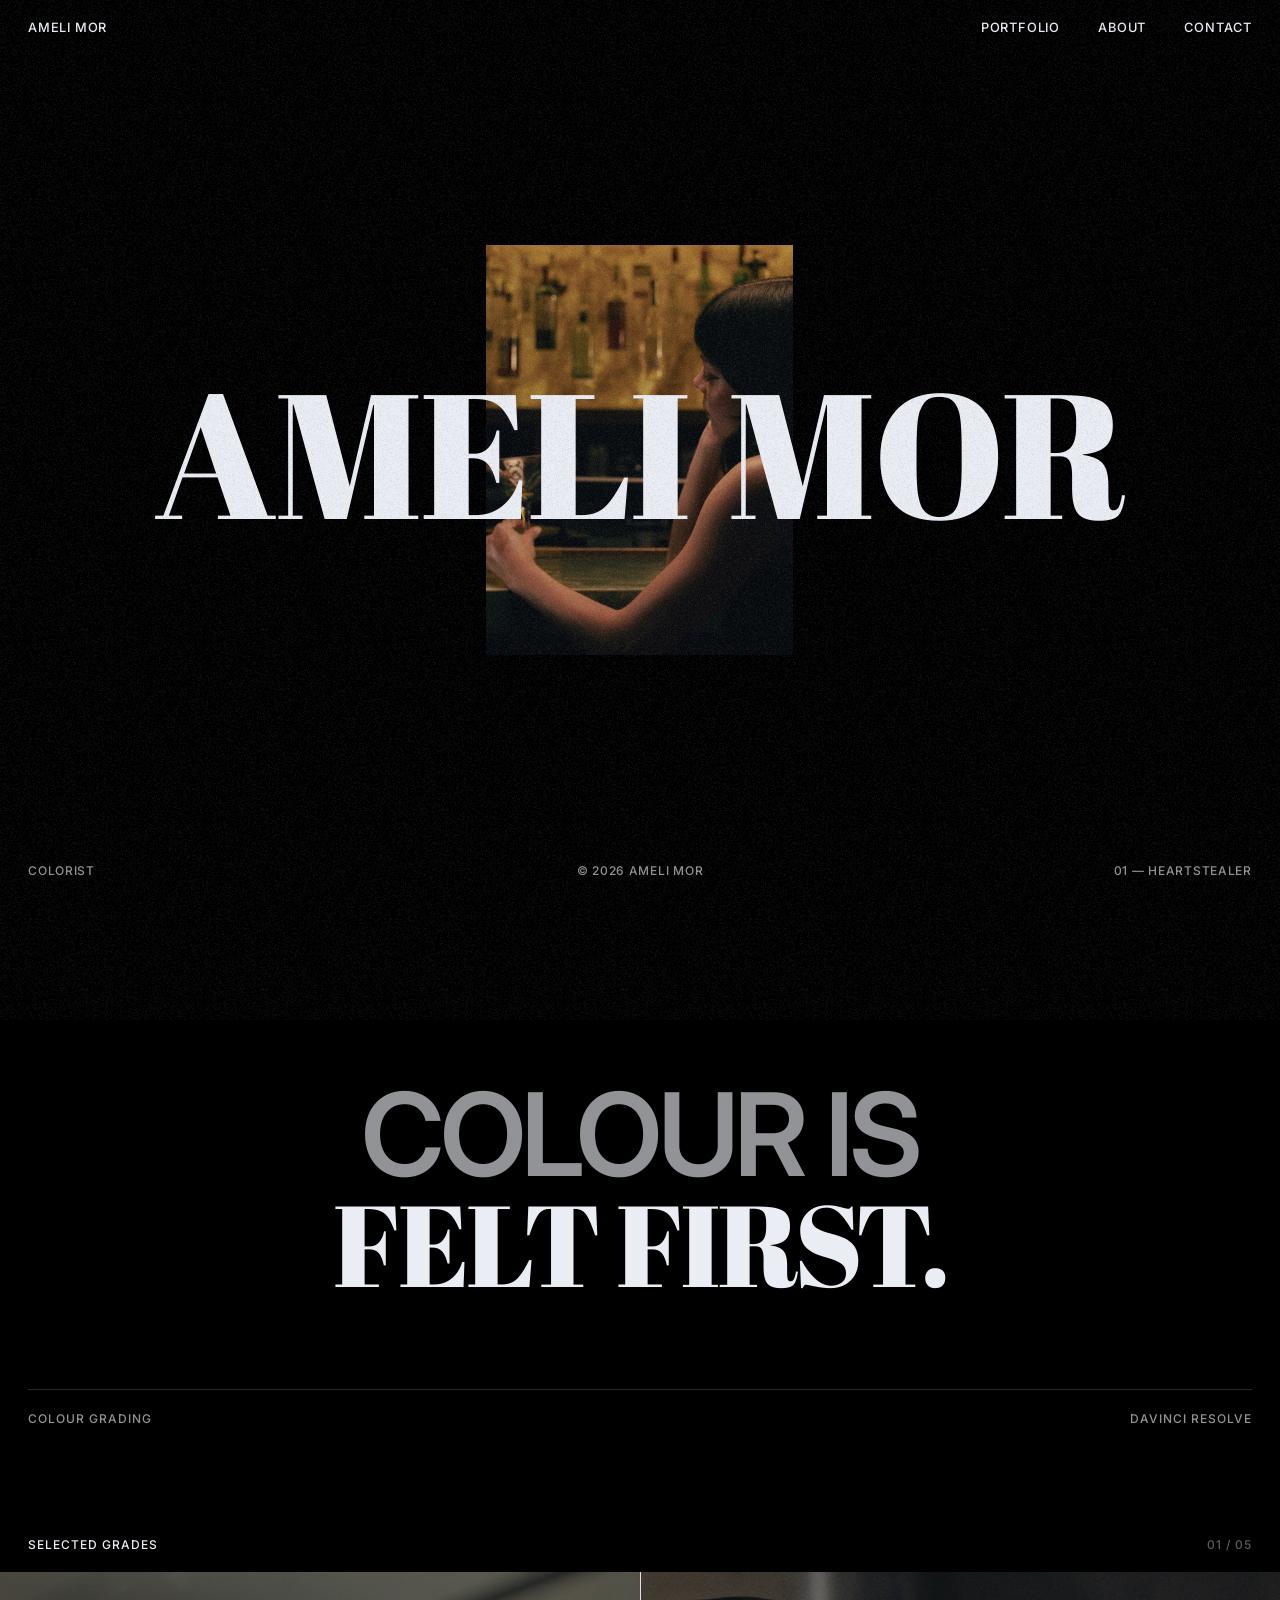
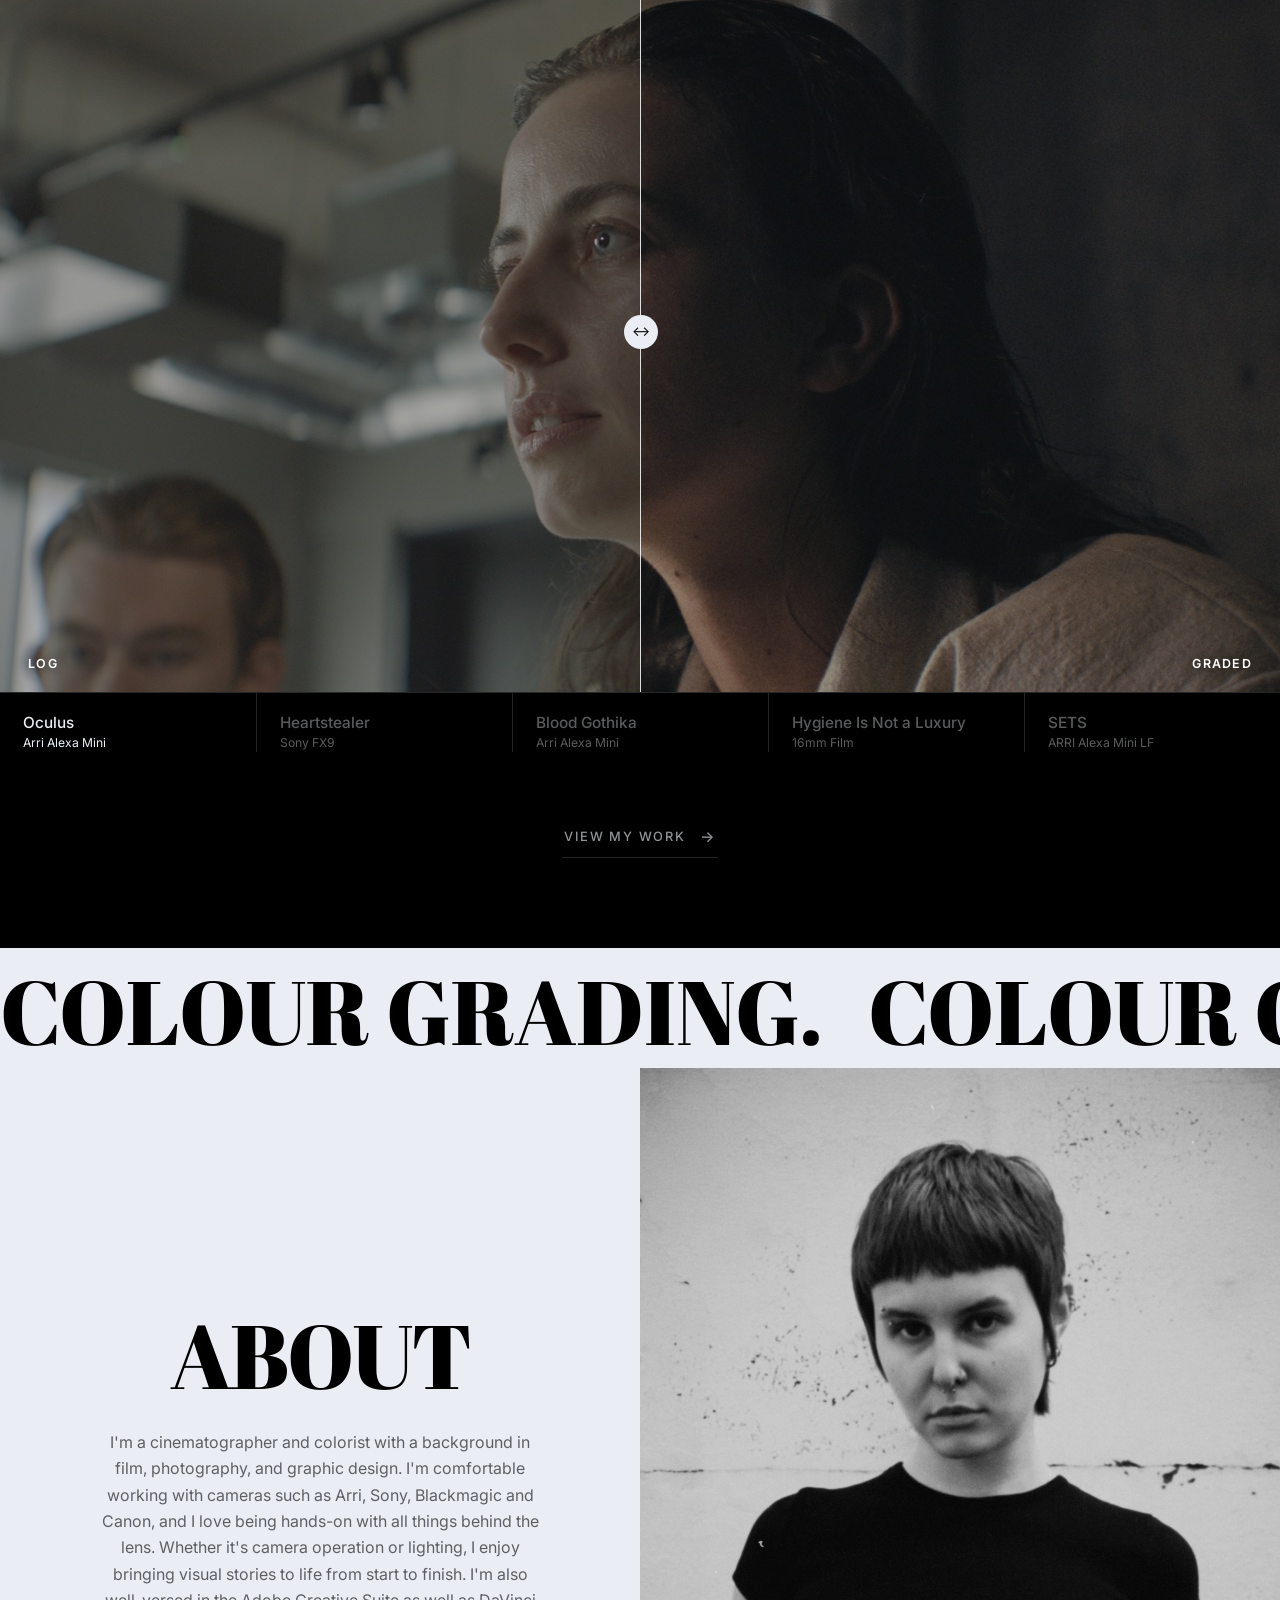
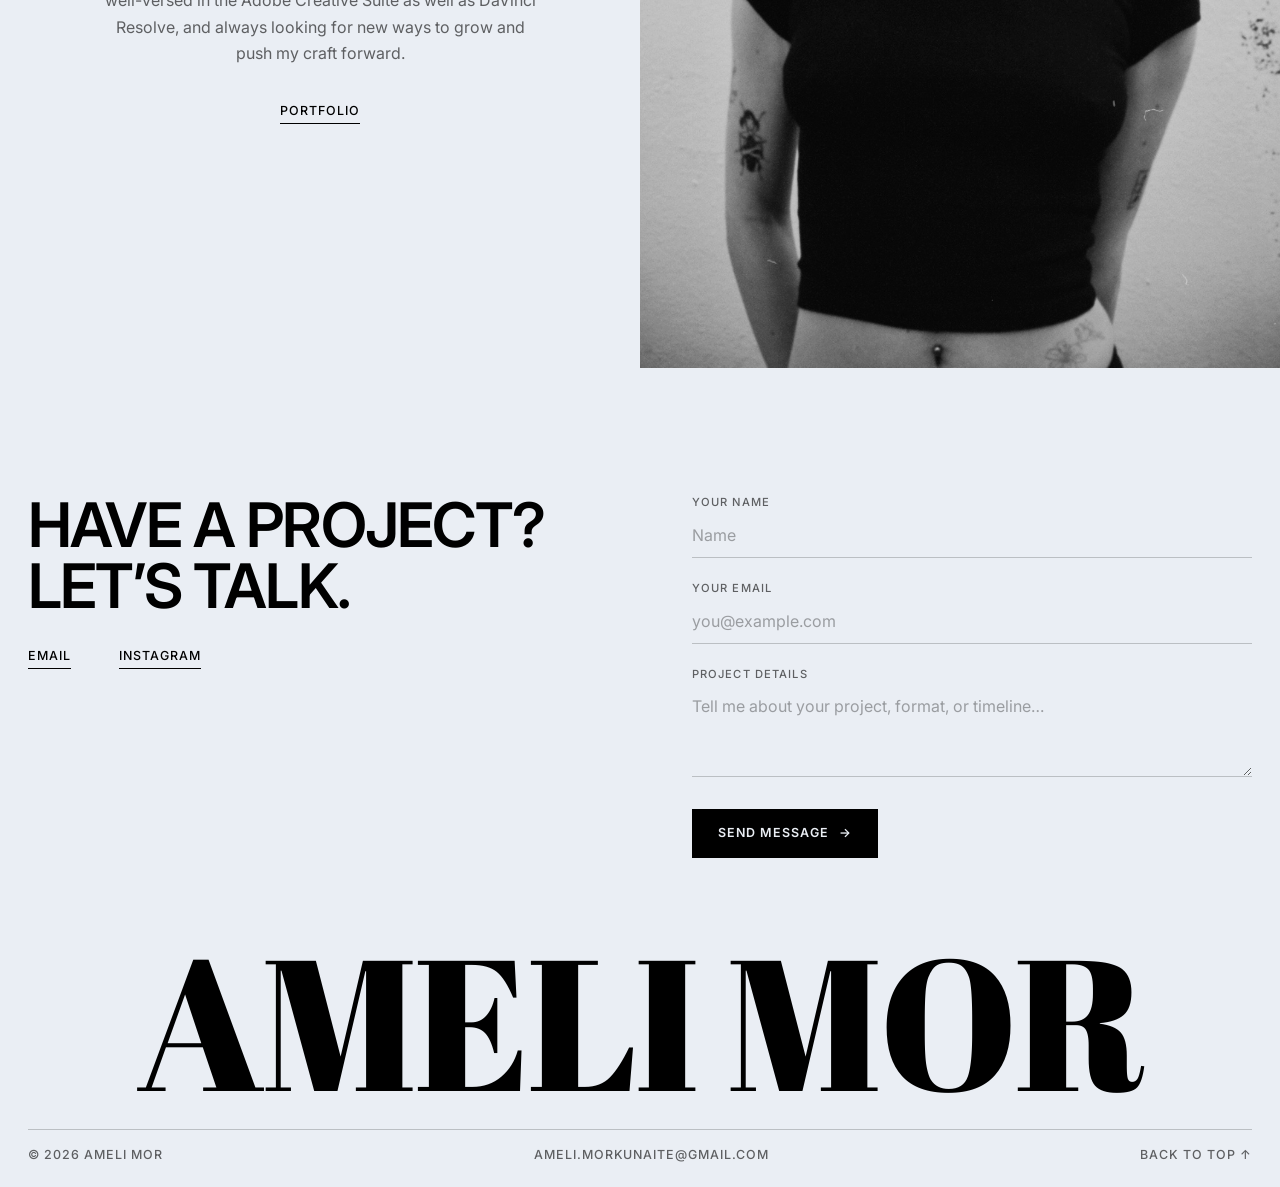
==== site/index.html @ 46140747 "Add understated editorial View my work button below Before & After" ====
<!DOCTYPE html>
<html lang="en">
<head>
  <meta charset="UTF-8" />
  <meta name="viewport" content="width=device-width, initial-scale=1.0" />
  <title>Ameli Mor — Colorist</title>
  <meta name="description" content="Colour grading by Ameli Mor." />
  <link rel="preconnect" href="https://fonts.googleapis.com" />
  <link rel="preconnect" href="https://fonts.gstatic.com" crossorigin />
  <link href="https://fonts.googleapis.com/css2?family=Abril+Fatface&family=Inter:wght@400;500;600&display=swap" rel="stylesheet" />
  <link rel="stylesheet" href="css/style.css?v=6" />
</head>
<body>
  <div id="grain" aria-hidden="true"></div>
  <div id="fade" aria-hidden="true"></div>
  <div id="cursor-main" class="cursor-main" aria-hidden="true"></div>
  <div id="cursor-text" class="cursor-text" aria-hidden="true">
    <span id="cursor-kicker" class="cursor-kicker"></span>
  </div>

  <header class="nav" id="nav">
    <a href="#/" class="nav-brand">Ameli Mor</a>
    <nav class="nav-links" aria-label="Primary">
      <a href="#/portfolio" data-nav="portfolio">Portfolio</a>
      <a href="#/about" data-nav="about">About</a>
      <a href="#contact" id="nav-contact">Contact</a>
    </nav>
  </header>

  <!-- ===================== HOME ===================== -->
  <main id="view-home" class="view">

    <section class="hero" id="top" aria-label="Introduction">
      <div class="hero-frame" id="hero-frame"></div>
      <h1 class="hero-word" aria-label="Ameli Mor">
        <span class="hero-word-mask" aria-hidden="true">
          <span class="ch" style="--i:0">A</span><span class="ch" style="--i:1">M</span><span class="ch" style="--i:2">E</span><span class="ch" style="--i:3">L</span><span class="ch" style="--i:4">I</span><span class="ch-space">&nbsp;</span><span class="ch" style="--i:5">M</span><span class="ch" style="--i:6">O</span><span class="ch" style="--i:7">R</span>
        </span>
      </h1>
      <div class="hero-meta">
        <span>Colorist</span>
        <span>&copy; 2026 Ameli Mor</span>
        <span class="hero-now-wrap"><span id="hero-now">&nbsp;</span></span>
      </div>
    </section>

    <section class="statement" aria-label="Statement">
      <p class="statement-sans reveal">Colour is</p>
      <p class="statement-serif reveal">felt first.</p>
      <div class="statement-row reveal">
        <span>Colour Grading</span>
        <span>DaVinci Resolve</span>
      </div>
    </section>

    <section class="selected" id="selected" aria-label="Before and after">
      <div class="sec-head reveal">
        <span class="eyebrow">Selected grades</span>
        <span class="eyebrow dim" id="cmp-count">01 / 03</span>
      </div>

      <div class="compare reveal-wipe" id="compare" style="--pos: 50%">
        <img class="compare-img" id="cmp-after" alt="" />
        <img class="compare-img compare-before" id="cmp-before" alt="" />
        <span class="compare-label compare-label-l">Log</span>
        <span class="compare-label compare-label-r">Graded</span>
        <div class="compare-line" aria-hidden="true"><span class="compare-knob">&#8596;</span></div>
        <input class="compare-range" id="cmp-range" type="range" min="0" max="100" value="50" aria-label="Compare Log and graded" />
      </div>

      <div class="compare-tabs" id="cmp-tabs"></div>

      <div class="selected-cta reveal">
        <a href="#/portfolio" class="work-cta">
          <span>View my work</span>
          <span class="work-cta-arrow" aria-hidden="true">&rarr;</span>
        </a>
      </div>
    </section>

    <div class="band theme-light" aria-hidden="true">
      <div class="band-track">
        <span>Colour grading.</span><span>Colour grading.</span><span>Colour grading.</span><span>Colour grading.</span>
        <span>Colour grading.</span><span>Colour grading.</span><span>Colour grading.</span><span>Colour grading.</span>
      </div>
    </div>

    <section class="about theme-light" id="about" aria-label="About">
      <div class="about-text">
        <h2 class="about-title reveal">About</h2>
        <p class="about-body reveal" id="about-body"></p>
        <div class="about-links reveal">
          <a href="#/portfolio" class="link">Portfolio</a>
        </div>
      </div>
      <div class="about-image reveal-wipe">
        <img id="about-img" src="assets/images/about-portrait-df6a37cd.jpg" alt="Ameli Mor" decoding="async" />
      </div>
    </section>
  </main>

  <!-- ===================== PORTFOLIO ===================== -->
  <main id="view-portfolio" class="view" hidden>
    <section class="pf-head">
      <h1 class="pf-title">Portfolio</h1>
      <p class="eyebrow dim" id="pf-count">10 films &middot; hover to play</p>
    </section>
    <section class="pf-grid" id="pf-grid" aria-label="Films"></section>
  </main>

  <!-- ===================== PROJECT ===================== -->
  <main id="view-project" class="view" hidden></main>

  <!-- ===================== FOOTER ===================== -->
  <footer class="foot theme-light" id="contact">
    <div class="foot-top">
      <div class="foot-left reveal">
        <p class="foot-line">Have a project?<br />Let&rsquo;s talk.</p>
        <nav class="foot-links" aria-label="Contact">
          <a href="mailto:ameli.morkunaite@gmail.com" data-email="link">Email</a>
          <a href="https://www.instagram.com/amelimor_tiff/" target="_blank" rel="noopener noreferrer" data-instagram>Instagram</a>
        </nav>
      </div>

      <form class="contact-form reveal" id="contact-form" novalidate>
        <label class="field">
          <span>Your Name</span>
          <input type="text" name="name" autocomplete="name" placeholder="Name" required />
        </label>
        <label class="field">
          <span>Your Email</span>
          <input type="email" name="email" autocomplete="email" placeholder="you@example.com" required />
        </label>
        <label class="field">
          <span>Project Details</span>
          <textarea name="message" rows="3" placeholder="Tell me about your project, format, or timeline…" required></textarea>
        </label>
        <input type="text" name="_honey" class="hp" tabindex="-1" autocomplete="off" aria-hidden="true" />
        <div class="form-foot">
          <button type="submit" class="send" id="send-btn"><span>Send message</span> <span aria-hidden="true">&rarr;</span></button>
          <p class="form-status" id="form-status" role="status" aria-live="polite"></p>
        </div>
      </form>
    </div>
    <div class="foot-word" aria-hidden="true">Ameli Mor</div>
    <div class="foot-bar">
      <span>&copy; 2026 Ameli Mor</span>
      <a href="mailto:ameli.morkunaite@gmail.com" data-email="text">ameli.morkunaite@gmail.com</a>
      <a href="#top" id="to-top">Back to top &uarr;</a>
    </div>
  </footer>

  <script type="module" src="js/main.js?v=6"></script>
</body>
</html>
---- site/css/style.css ----
/* ==========================================================================
   Amelija Morkunaite — black & white, restrained.
   One serif (Abril Fatface) for display, one sans (Inter) for everything else.
   ========================================================================== */

:root {
  --black: #000;
  --paper: #eaeef4;
  --ink: #eaeef4;
  --ink-2: rgba(234, 238, 244, 0.62);
  --ink-3: rgba(234, 238, 244, 0.38);
  --line: rgba(234, 238, 244, 0.16);
  --dark: #000;
  --dark-2: rgba(0, 0, 0, 0.6);
  --line-dark: rgba(0, 0, 0, 0.2);

  --serif: "Abril Fatface", Georgia, serif;
  --sans: "Inter", system-ui, -apple-system, "Helvetica Neue", Arial, sans-serif;

  --ease: cubic-bezier(0.22, 1, 0.36, 1);
  --pad: clamp(16px, 2.2vw, 32px);
}

*,
*::before,
*::after { box-sizing: border-box; }

html {
  background: var(--black);
  color: var(--ink);
  -webkit-font-smoothing: antialiased;
  -moz-osx-font-smoothing: grayscale;
  scroll-behavior: smooth;
}

body {
  margin: 0;
  font-family: var(--sans);
  font-size: 16px;
  line-height: 1.5;
  background: var(--black);
  color: var(--ink);
  overflow-x: hidden;
}

img, video { display: block; max-width: 100%; }
a { color: inherit; text-decoration: none; }
button { font: inherit; color: inherit; background: none; border: 0; padding: 0; cursor: pointer; }
h1, h2, h3, p { margin: 0; }

.view[hidden] { display: none; }

.eyebrow {
  font-size: 0.75rem;
  font-weight: 500;
  letter-spacing: 0.08em;
  text-transform: uppercase;
}
.dim { color: var(--ink-3); }

/* ---------- film grain (GPU-only tiled shift — zero JS CPU overhead) ---------- */
#grain {
  position: fixed;
  inset: -120px;
  pointer-events: none;
  z-index: 900;
  opacity: 0.075;
  background-repeat: repeat;
  will-change: transform;
  animation: grainShift 0.7s steps(1) infinite;
}
@keyframes grainShift {
  0%   { transform: translate3d(0, 0, 0); }
  20%  { transform: translate3d(-48px, 32px, 0); }
  40%  { transform: translate3d(36px, -44px, 0); }
  60%  { transform: translate3d(-28px, -36px, 0); }
  80%  { transform: translate3d(44px, 24px, 0); }
}

/* ---------- single-body liquid velocity-reactive cursor (desktop fine pointer) ---------- */
.cursor-main {
  position: fixed;
  top: 0; left: 0;
  width: 12px;
  height: 12px;
  border-radius: 50%;
  background: #fff;
  mix-blend-mode: difference;
  pointer-events: none;
  z-index: 9998;
  opacity: 0;
  will-change: transform, width, height, border-radius;
  transition:
    width 0.5s cubic-bezier(0.22, 1, 0.36, 1),
    height 0.5s cubic-bezier(0.22, 1, 0.36, 1),
    opacity 0.3s ease;
}
.cursor-main.is-visible { opacity: 1; }
.cursor-main.is-hidden { opacity: 0; }
.cursor-main.is-link { width: 22px; height: 22px; }
.cursor-main.is-view { width: 58px; height: 58px; }

.cursor-text {
  position: fixed;
  top: 0; left: 0;
  pointer-events: none;
  z-index: 9999;
  mix-blend-mode: difference;
  display: grid;
  place-items: center;
  color: #fff;
  opacity: 0;
  transition: opacity 0.28s ease;
  user-select: none;
  will-change: transform;
}
.cursor-text.is-visible { opacity: 1; }
.cursor-text.is-hidden { opacity: 0; }
.cursor-kicker {
  font-family: var(--sans);
  font-size: 0.56rem;
  font-weight: 600;
  letter-spacing: 0.14em;
  text-transform: uppercase;
  line-height: 1;
}

@media (hover: hover) and (pointer: fine) {
  body.has-cursor,
  body.has-cursor a,
  body.has-cursor button,
  body.has-cursor .compare-range {
    cursor: none !important;
  }
  body.has-cursor input[type="text"],
  body.has-cursor input[type="email"],
  body.has-cursor textarea {
    cursor: text !important;
  }
}

@media (hover: none), (pointer: coarse) {
  .cursor-main,
  .cursor-text { display: none !important; }
}

/* ---------- page fade (the only page transition) ---------- */
#fade {
  position: fixed;
  inset: 0;
  background: var(--black);
  opacity: 0;
  pointer-events: none;
  z-index: 800;
  transition: opacity 0.45s ease;
}
#fade.on { opacity: 1; pointer-events: auto; }

/* ---------- scroll reveal ---------- */
.reveal {
  opacity: 0;
  transform: translateY(22px);
  transition: opacity 1s var(--ease), transform 1s var(--ease);
}
.reveal.is-in { opacity: 1; transform: none; }

/* ---------- nav ---------- */
.nav {
  position: absolute;
  top: 0; left: 0; right: 0;
  z-index: 700;
  display: flex;
  justify-content: space-between;
  align-items: center;
  padding: 16px var(--pad);
  color: var(--ink);
  font-size: 0.8rem;
  font-weight: 500;
  letter-spacing: 0.06em;
  text-transform: uppercase;
}
.nav::before {
  content: "";
  position: absolute; inset: 0 0 -28px 0;
  background: linear-gradient(to bottom, rgba(0,0,0,0.55), rgba(0,0,0,0));
  pointer-events: none;
  z-index: -1;
  transition: opacity 0.3s ease;
}
.nav.on-light { color: var(--dark); }
.nav.on-light::before { opacity: 0; }
.nav-links { display: flex; gap: clamp(18px, 3vw, 40px); }
.nav a { position: relative; padding: 2px 0; }
.nav-links a::after {
  content: "";
  position: absolute; left: 0; right: 0; bottom: -2px;
  height: 1px; background: currentColor;
  transform: scaleX(0); transform-origin: left;
  transition: transform 0.4s var(--ease);
}
.nav-links a:hover::after,
.nav-links a.is-current::after { transform: scaleX(1); }

/* ---------- HERO ---------- */
.hero {
  position: relative;
  height: 100svh;
  min-height: 600px;
  display: grid;
  place-items: center;
  overflow: hidden;
}

.hero-frame {
  position: relative;
  width: clamp(210px, 24vw, 346px);
  aspect-ratio: 3 / 4;
  overflow: hidden;
  clip-path: inset(100% 0 0 0);
  animation: wipeUp 1.35s 0.1s cubic-bezier(0.76, 0, 0.24, 1) forwards;
  transform: translate3d(calc(var(--mx, 0) * -14px), calc(var(--my, 0) * -10px + var(--sy, 0) * 0.08px), 0);
  will-change: transform;
}
.hero-frame img {
  position: absolute; inset: 0;
  width: 100%; height: 100%;
  object-fit: cover;
  opacity: 0;
  transform: scale(1.09);
  transition: opacity 1.15s ease, transform 4.2s var(--ease);
}
.hero-frame img.is-on { opacity: 1; transform: scale(1); }

.hero-word {
  position: absolute;
  left: 50%; top: 50%;
  transform: translate3d(calc(-50% + var(--mx, 0) * 18px), calc(-48% + var(--my, 0) * 10px - var(--sy, 0) * 0.14px), 0);
  will-change: transform;
  font-family: var(--serif);
  font-weight: 400;
  font-size: clamp(2.5rem, 13.8vw, 14.5rem);
  line-height: 0.85;
  letter-spacing: -0.018em;
  text-transform: uppercase;
  color: var(--ink);
  white-space: nowrap;
  pointer-events: none;
}
.ch-space {
  display: inline-block;
  width: 0.22em;
}
.hero-word-mask {
  display: block;
  overflow: hidden;
  padding: 0.04em 0.02em 0.06em;
}
.hero-word .ch {
  display: inline-block;
  transform: translateY(112%);
  animation: chUp 1.2s var(--ease) forwards;
  animation-delay: calc(0.28s + var(--i) * 0.065s);
}

.hero-meta {
  position: absolute;
  left: var(--pad); right: var(--pad); bottom: 20px;
  display: grid;
  grid-template-columns: 1fr auto 1fr;
  font-size: 0.75rem;
  font-weight: 500;
  letter-spacing: 0.06em;
  text-transform: uppercase;
  color: var(--ink-2);
}
.hero-meta > span {
  opacity: 0;
  animation: metaUp 0.95s var(--ease) forwards;
}
.hero-meta > span:nth-child(1) { animation-delay: 0.95s; }
.hero-meta > span:nth-child(2) { animation-delay: 1.08s; }
.hero-meta > span:nth-child(3) { animation-delay: 1.2s; text-align: right; }

.hero-now-wrap {
  overflow: hidden;
  display: inline-block;
}
#hero-now {
  display: inline-block;
  transition: transform 0.45s var(--ease), opacity 0.45s ease;
}
#hero-now.is-swapping {
  transform: translateY(100%);
  opacity: 0;
}

.nav {
  opacity: 0;
  animation: metaUp 1s 0.75s var(--ease) forwards;
}

@keyframes fadeIn { to { opacity: 1; } }
@keyframes wipeUp { to { clip-path: inset(0 0 0 0); } }
@keyframes chUp { to { transform: translateY(0); } }
@keyframes metaUp {
  from { opacity: 0; transform: translateY(12px); }
  to   { opacity: 1; transform: translateY(0); }
}

/* ---------- STATEMENT ---------- */
.statement {
  padding: clamp(110px, 20vh, 220px) var(--pad) clamp(70px, 12vh, 130px);
  text-align: center;
}
.statement-sans,
.statement-serif {
  text-transform: uppercase;
  line-height: 0.95;
  font-size: clamp(2.8rem, 9vw, 8.5rem);
}
.statement-sans { font-weight: 600; letter-spacing: -0.04em; color: var(--ink-2); }
.statement-serif { font-family: var(--serif); letter-spacing: -0.03em; color: var(--ink); }
.statement-row {
  margin-top: clamp(60px, 10vh, 110px);
  padding-top: 20px;
  border-top: 1px solid var(--line);
  display: flex;
  justify-content: space-between;
  gap: 16px;
  font-size: 0.75rem;
  font-weight: 500;
  letter-spacing: 0.08em;
  text-transform: uppercase;
  color: var(--ink-2);
}

/* ---------- BEFORE / AFTER ---------- */
.selected { padding-bottom: clamp(60px, 10vh, 120px); }
.sec-head {
  display: flex;
  justify-content: space-between;
  padding: 0 var(--pad) 18px;
}

.compare {
  position: relative;
  width: 100%;
  aspect-ratio: 16 / 9;
  max-height: min(80vh, 880px);
  overflow: hidden;
  background: #000;
  user-select: none;
  touch-action: pan-y;
}
.compare-img {
  position: absolute; inset: 0;
  width: 100%; height: 100%;
  object-fit: cover;
  pointer-events: none;
}
.compare-before { clip-path: inset(0 calc(100% - var(--pos)) 0 0); }

.compare-label {
  position: absolute;
  bottom: 18px;
  font-size: 0.78rem;
  font-weight: 600;
  letter-spacing: 0.1em;
  text-transform: uppercase;
  color: #fff;
  text-shadow: 0 1px 12px rgba(0,0,0,0.7);
  pointer-events: none;
}
.compare-label-l { left: var(--pad); }
.compare-label-r { right: var(--pad); }

.compare-line {
  position: absolute;
  top: 0; bottom: 0;
  left: var(--pos);
  width: 1px;
  background: rgba(255, 255, 255, 0.85);
  pointer-events: none;
}
.compare-knob {
  position: absolute;
  top: 50%; left: 50%;
  transform: translate(-50%, -50%);
  width: 34px; height: 34px;
  border-radius: 50%;
  background: var(--paper);
  color: #000;
  display: grid; place-items: center;
  font-size: 0.85rem;
  line-height: 1;
}
.compare-range {
  position: absolute; inset: 0;
  width: 100%; height: 100%;
  margin: 0; opacity: 0;
  cursor: ew-resize;
}

.compare-tabs {
  display: grid;
  grid-template-columns: repeat(var(--cols, 3), minmax(0, 1fr));
  border-top: 1px solid var(--line);
}
.compare-tab {
  min-width: 0;
  text-align: left;
  padding: clamp(12px, 1.5vw, 18px) clamp(12px, 1.8vw, 32px) 0;
  color: var(--ink-3);
  transition: color 0.3s ease;
}
.compare-tab + .compare-tab { border-left: 1px solid var(--line); }
.compare-tab strong {
  display: block;
  font-weight: 500;
  font-size: clamp(0.82rem, 1.2vw, 1.05rem);
  white-space: nowrap;
  overflow: hidden;
  text-overflow: ellipsis;
}
.compare-tab span {
  display: block;
  font-size: clamp(0.72rem, 0.95vw, 0.85rem);
  white-space: nowrap;
  overflow: hidden;
  text-overflow: ellipsis;
}
.compare-tab:hover, .compare-tab.is-active { color: var(--ink); }

.selected-cta {
  display: flex;
  justify-content: center;
  padding: clamp(44px, 7vh, 76px) var(--pad) 0;
}
.work-cta {
  position: relative;
  display: inline-flex;
  align-items: center;
  gap: 14px;
  padding: 12px 2px;
  font-size: 0.8rem;
  font-weight: 500;
  letter-spacing: 0.14em;
  text-transform: uppercase;
  color: var(--ink-2);
  transition: color 0.45s var(--ease);
}
.work-cta::before,
.work-cta::after {
  content: "";
  position: absolute;
  left: 0; right: 0; bottom: 0;
  height: 1px;
}
.work-cta::before {
  background: var(--line);
}
.work-cta::after {
  background: var(--ink);
  transform: scaleX(0);
  transform-origin: left;
  transition: transform 0.55s var(--ease);
}
.work-cta-arrow {
  display: inline-block;
  font-size: 0.95rem;
  line-height: 1;
  transition: transform 0.5s var(--ease);
}
.work-cta:hover,
.work-cta:focus-visible {
  color: var(--ink);
}
.work-cta:hover::after,
.work-cta:focus-visible::after {
  transform: scaleX(1);
}
.work-cta:hover .work-cta-arrow,
.work-cta:focus-visible .work-cta-arrow {
  transform: translateX(6px);
}

/* ---------- BAND ---------- */
.band {
  background: var(--paper);
  color: #000;
  overflow: hidden;
  white-space: nowrap;
  padding: 18px 0 12px;
}
.band-track {
  display: inline-flex;
  animation: marquee 38s linear infinite;
}
.band-track span {
  font-family: var(--serif);
  font-size: clamp(2.6rem, 7vw, 6.6rem);
  line-height: 1;
  text-transform: uppercase;
  padding-right: 0.5em;
}
@keyframes marquee { to { transform: translateX(-50%); } }

/* ---------- ABOUT ---------- */
.about {
  display: grid;
  grid-template-columns: 1fr 1fr;
  min-height: 100vh;
  background: var(--paper);
  color: var(--dark);
}
.about-text {
  display: flex;
  flex-direction: column;
  align-items: center;
  justify-content: center;
  text-align: center;
  padding: 120px clamp(24px, 6vw, 110px);
}
.about-title {
  font-family: var(--serif);
  font-weight: 400;
  text-transform: uppercase;
  font-size: clamp(3.2rem, 7vw, 6.2rem);
  line-height: 0.95;
  letter-spacing: -0.02em;
  margin-bottom: 32px;
}
.about-body { max-width: 440px; font-size: 1rem; line-height: 1.65; color: var(--dark-2); }
.about-links { margin-top: 36px; display: flex; gap: 32px; }
.about-image { position: relative; overflow: hidden; min-height: 70vh; }
.about-image img {
  position: absolute; inset: 0;
  width: 100%; height: 100%;
  object-fit: cover;
  filter: grayscale(1) contrast(1.05);
}

.link {
  font-size: 0.78rem;
  font-weight: 500;
  letter-spacing: 0.08em;
  text-transform: uppercase;
  padding-bottom: 3px;
  background: linear-gradient(currentColor, currentColor) left bottom / 100% 1px no-repeat;
  transition: background-size 0.5s var(--ease), opacity 0.3s ease;
}
.link:hover { background-size: 0 1px; background-position: right bottom; }

/* ---------- PORTFOLIO ---------- */
.pf-head {
  text-align: center;
  padding: clamp(130px, 24vh, 240px) var(--pad) clamp(50px, 9vh, 100px);
}
.pf-title {
  font-family: var(--serif);
  font-weight: 400;
  text-transform: uppercase;
  font-size: clamp(2.6rem, 11vw, 10rem);
  line-height: 0.9;
  letter-spacing: -0.03em;
  margin-bottom: 20px;
}

.pf-grid {
  display: grid;
  grid-template-columns: 1fr 1fr;
  border-top: 1px solid var(--line);
}
.pf-card {
  display: flex;
  flex-direction: column;
  border-bottom: 1px solid var(--line);
  cursor: pointer;
  background: var(--black);
  transition: background-color 0.45s var(--ease);
}
.pf-card:nth-child(even) { border-left: 1px solid var(--line); }
.pf-card:hover,
.pf-card:focus-visible { background: rgba(234, 238, 244, 0.07); }

.pf-media {
  position: relative;
  aspect-ratio: 16 / 9;
  overflow: hidden;
  background: #000;
  flex: none;
}

.pf-meta {
  flex: 1;
  padding: 18px var(--pad) 34px;
}
.pf-row { display: flex; justify-content: space-between; gap: 16px; align-items: baseline; }
.pf-name {
  font-size: 1.1rem;
  font-weight: 500;
  display: inline-flex;
  align-items: center;
  gap: 8px;
}
.pf-name::after {
  content: "→";
  font-size: 0.9rem;
  opacity: 0;
  transform: translateX(-6px);
  transition: opacity 0.4s var(--ease), transform 0.45s var(--ease);
}
.pf-card:hover .pf-name::after,
.pf-card:focus-visible .pf-name::after { opacity: 1; transform: translateX(0); }
.pf-format { font-size: 1.1rem; font-weight: 500; text-align: right; }
.pf-camera { margin-top: 2px; font-size: 0.95rem; color: var(--ink-3); }
.pf-fest-count { margin-top: 12px; font-size: 0.72rem; font-weight: 500; letter-spacing: 0.08em; text-transform: uppercase; color: var(--ink-2); }
.pf-laurels { margin-top: 8px; display: flex; flex-direction: column; gap: 6px; }

.laurel {
  display: flex;
  align-items: center;
  gap: 8px;
  font-size: 0.78rem;
  color: var(--ink-2);
}
.laurel svg { width: 18px; height: 18px; flex: 0 0 auto; }

/* ---------- LOOP MEDIA (real video if the file exists, else a slow moving still) ---------- */
.loop-media { position: absolute; inset: 0; overflow: hidden; background: #000; }
.loop-media-still,
.loop-media-video {
  position: absolute; inset: 0;
  width: 100%; height: 100%;
  object-fit: cover;
}
.loop-media-still {
  animation: kb-a 9s ease-in-out infinite alternate;
  transition: filter 0.7s ease;
}
.loop-media.v1 .loop-media-still { animation-name: kb-b; animation-duration: 10s; }
.loop-media.v2 .loop-media-still { animation-name: kb-c; animation-duration: 8.5s; }
.loop-media.v3 .loop-media-still { animation-name: kb-d; animation-duration: 11s; }
@keyframes kb-a { from { transform: scale(1.04); } to { transform: scale(1.16) translate(-2%, -1.5%); } }
@keyframes kb-b { from { transform: scale(1.16) translate(2%, 0); } to { transform: scale(1.05) translate(-1%, 1%); } }
@keyframes kb-c { from { transform: scale(1.06) translate(-2%, 1%); } to { transform: scale(1.18) translate(2%, -1%); } }
@keyframes kb-d { from { transform: scale(1.18) translate(1%, -1.5%); } to { transform: scale(1.06) translate(-2%, 1%); } }

.loop-media-video { opacity: 0; transition: opacity 0.35s ease; }
.loop-media.has-video.was-played .loop-media-video,
.loop-media.has-video:not(.is-paused) .loop-media-video { opacity: 1; }
.loop-media.is-paused .loop-media-still { animation-play-state: paused; }
/* On portfolio cards: never zoom in on hover; show cover before first hover, then hold paused video frame */
.pf-media .loop-media-still { animation: none !important; transform: none !important; }
.pf-media .loop-media-still,
.pf-media .loop-media-video {
  filter: none;
}

/* ---------- PROJECT PAGE ---------- */
.pj-hero {
  position: relative;
  height: 100svh;
  min-height: 560px;
  overflow: hidden;
}
.pj-hero::after {
  content: "";
  position: absolute; inset: 0;
  background: linear-gradient(to top, rgba(0,0,0,0.75), rgba(0,0,0,0) 55%);
  pointer-events: none;
}
.pj-hero-copy {
  position: absolute;
  left: var(--pad); right: var(--pad); bottom: clamp(24px, 5vh, 56px);
  z-index: 2;
  display: flex;
  justify-content: space-between;
  align-items: flex-end;
  gap: 24px;
}
.pj-title {
  font-family: var(--serif);
  font-weight: 400;
  text-transform: uppercase;
  font-size: clamp(2.4rem, 10.5vw, 10rem);
  line-height: 0.88;
  letter-spacing: -0.035em;
  max-width: 11ch;
  overflow-wrap: break-word;
  opacity: 0;
  animation: rise 1.2s 0.15s var(--ease) forwards;
}
.pj-hero-side {
  text-align: right;
  font-size: 0.8rem;
  font-weight: 500;
  letter-spacing: 0.06em;
  text-transform: uppercase;
  line-height: 1.7;
  padding-bottom: 8px;
}
@keyframes rise { from { opacity: 0; transform: translateY(40px); } to { opacity: 1; transform: none; } }

.pj-info {
  background: var(--paper);
  color: var(--dark);
  padding: clamp(80px, 14vh, 150px) var(--pad);
}
.pj-info-inner { max-width: 560px; margin: 0 auto; }
.pj-info-title {
  font-family: var(--serif);
  font-weight: 400;
  text-transform: uppercase;
  font-size: clamp(2.6rem, 5.5vw, 4.6rem);
  line-height: 0.95;
  letter-spacing: -0.02em;
  margin-bottom: 44px;
}
.pj-credits { margin: 0 0 40px; padding: 0; }
.pj-credits div {
  display: flex;
  justify-content: space-between;
  gap: 24px;
  padding: 12px 0;
  border-top: 1px solid var(--line-dark);
  font-size: 0.95rem;
}
.pj-credits div:last-child { border-bottom: 1px solid var(--line-dark); }
.pj-credits dt { color: var(--dark-2); }
.pj-credits dd { margin: 0; text-align: right; font-weight: 500; }
.pj-copy { font-size: 1rem; line-height: 1.65; color: var(--dark-2); margin-bottom: 18px; }
.pj-laurels { margin-top: 36px; display: flex; flex-direction: column; gap: 10px; }
.pj-laurels .laurel { color: var(--dark); font-size: 0.88rem; }
.pj-laurels .laurel svg { width: 22px; height: 22px; }

.pj-clips-head {
  display: flex;
  justify-content: space-between;
  padding: clamp(50px, 9vh, 90px) var(--pad) 18px;
}
.pj-grid {
  display: grid;
  grid-template-columns: 1fr 1fr;
  border-top: 1px solid var(--line);
}
.pj-clip { position: relative; aspect-ratio: 16 / 9; overflow: hidden; }
.pj-clip:nth-child(even) { border-left: 1px solid var(--line); }

.pj-next {
  display: block;
  padding: clamp(70px, 14vh, 150px) var(--pad);
  border-top: 1px solid var(--line);
  transition: background 0.5s ease, color 0.5s ease;
}
.pj-next-title {
  margin-top: 14px;
  font-family: var(--serif);
  text-transform: uppercase;
  font-size: clamp(2.6rem, 8vw, 7.5rem);
  line-height: 0.92;
  letter-spacing: -0.03em;
}
.pj-next:hover { background: var(--paper); color: #000; }
.pj-next:hover .dim { color: var(--dark-2); }

/* ---------- FOOTER & CONTACT FORM ---------- */
.foot {
  background: var(--paper);
  color: var(--dark);
  padding: clamp(80px, 14vh, 150px) var(--pad) 22px;
  overflow: hidden;
}
.foot-top {
  display: grid;
  grid-template-columns: 1fr 1fr;
  gap: clamp(40px, 7vw, 120px);
  align-items: start;
  text-align: left;
}
.foot-line {
  font-weight: 600;
  text-transform: uppercase;
  letter-spacing: -0.03em;
  line-height: 1;
  font-size: clamp(2.2rem, 4.8vw, 4.2rem);
}
.foot-links { margin-top: 30px; display: flex; justify-content: flex-start; gap: clamp(20px, 4vw, 48px); }
.foot-links a, .foot-bar a { font-size: 0.78rem; font-weight: 500; letter-spacing: 0.08em; text-transform: uppercase; }
.foot-links a { position: relative; padding-bottom: 3px; background: linear-gradient(currentColor, currentColor) left bottom / 100% 1px no-repeat; transition: background-size 0.5s var(--ease); }
.foot-links a:hover { background-size: 0 1px; background-position: right bottom; }

.contact-form {
  display: flex;
  flex-direction: column;
  gap: 22px;
  max-width: 560px;
  width: 100%;
  justify-self: end;
}
.field { display: block; }
.field span {
  display: block;
  font-size: 0.7rem;
  font-weight: 500;
  letter-spacing: 0.1em;
  text-transform: uppercase;
  color: var(--dark-2);
  margin-bottom: 4px;
}
.field input,
.field textarea {
  width: 100%;
  font: inherit;
  font-size: 1rem;
  color: var(--dark);
  background: transparent;
  border: 0;
  border-bottom: 1px solid var(--line-dark);
  border-radius: 0;
  padding: 8px 0 10px;
  outline: none;
  resize: vertical;
  transition: border-color 0.35s ease;
}
.field input::placeholder,
.field textarea::placeholder {
  color: rgba(0, 0, 0, 0.34);
}
.field input:focus,
.field textarea:focus { border-bottom-color: var(--dark); }
.field.invalid input,
.field.invalid textarea { border-bottom-color: #b3261e; }
.hp { position: absolute; left: -9999px; width: 1px; height: 1px; opacity: 0; pointer-events: none; }

.form-foot { display: flex; align-items: center; gap: 22px; flex-wrap: wrap; margin-top: 4px; }
.send {
  display: inline-flex;
  align-items: center;
  gap: 10px;
  font-size: 0.78rem;
  font-weight: 600;
  letter-spacing: 0.08em;
  text-transform: uppercase;
  color: var(--paper);
  background: var(--dark);
  padding: 15px 26px;
  transition: opacity 0.3s ease, transform 0.4s var(--ease);
}
.send:hover { transform: translateX(4px); }
.send:disabled { opacity: 0.45; cursor: default; transform: none; }
.form-status { font-size: 0.88rem; color: var(--dark-2); }
.form-status.ok { color: var(--dark); font-weight: 500; }
.form-status.err { color: #b3261e; }

/* ---------- SMOOTH SCROLL WIPE & STAGGER ---------- */
.reveal-wipe {
  clip-path: inset(12% 0 0 0);
  opacity: 0;
  transition: clip-path 1.35s cubic-bezier(0.22, 1, 0.36, 1), opacity 1s ease;
}
.reveal-wipe.is-in {
  clip-path: inset(0 0 0 0);
  opacity: 1;
}
.reveal-wipe .compare-img,
.reveal-wipe img {
  transform: scale(1.08);
  transition: transform 1.8s var(--ease);
}
.reveal-wipe.is-in .compare-img,
.reveal-wipe.is-in img {
  transform: scale(1);
}
.statement .reveal:nth-child(2) { transition-delay: 0.14s; }
.statement .reveal:nth-child(3) { transition-delay: 0.28s; }
.about-text .reveal:nth-child(2) { transition-delay: 0.12s; }
.about-text .reveal:nth-child(3) { transition-delay: 0.24s; }
.foot-word {
  font-family: var(--serif);
  text-transform: uppercase;
  text-align: center;
  font-size: clamp(2.7rem, 14.5vw, 17.5rem);
  line-height: 0.78;
  letter-spacing: -0.018em;
  margin: clamp(48px, 10vh, 110px) 0 clamp(22px, 4vh, 44px);
  white-space: nowrap;
}
.foot-bar {
  display: flex;
  justify-content: space-between;
  gap: 16px;
  padding-top: 16px;
  border-top: 1px solid var(--line-dark);
  font-size: 0.78rem;
  font-weight: 500;
  letter-spacing: 0.08em;
  text-transform: uppercase;
  color: var(--dark-2);
}
.foot-bar a:hover { color: var(--dark); }

/* ---------- RESPONSIVE ---------- */
@media (max-width: 860px) {
  .about, .pf-grid, .pj-grid { grid-template-columns: 1fr; }
  .pf-card:nth-child(even), .pj-clip:nth-child(even) { border-left: 0; }
  .about { min-height: auto; }
  .about-text { padding: 64px var(--pad) 52px; }
  .about-image { min-height: 110vw; }
  .statement-row { flex-direction: column; text-align: center; }
  .hero-frame { width: clamp(220px, 64vw, 330px); }
  .hero-meta {
    grid-template-columns: 1fr 1fr;
    gap: 8px;
    font-size: 0.66rem;
    align-items: end;
  }
  .hero-meta > span:nth-child(2) { display: none; }
  .hero-meta > span:nth-child(3) { text-align: right; }
  .pf-head { padding: 108px var(--pad) 40px; }
  .pf-meta { padding: 14px var(--pad) 26px; }
  .pf-row { gap: 10px; }
  .pf-name { font-size: 1rem; }
  .pf-format { font-size: 0.84rem; color: var(--ink-2); flex-shrink: 0; }
  .pf-camera { font-size: 0.85rem; }
  .pj-hero-copy { flex-direction: column; align-items: flex-start; }
  .pj-hero-side { text-align: left; }
  .foot-top { grid-template-columns: 1fr; }
  .contact-form { justify-self: stretch; }
  .foot-bar { flex-direction: column; text-align: center; }
}

@media (max-width: 560px) {
  .nav { font-size: 0.7rem; padding: 14px var(--pad); }
  .nav-links { gap: 14px; }
  .compare-tabs { grid-template-columns: 1fr; }
  .compare-tab + .compare-tab { border-left: 0; border-top: 1px solid var(--line); }
  .compare-tab { padding: 12px var(--pad); }
}

@media (prefers-reduced-motion: reduce) {
  *, *::before, *::after { animation: none !important; transition: none !important; }
  .reveal, .reveal-wipe { opacity: 1; transform: none; clip-path: none; }
  .hero-frame, .hero-word, .hero-word .ch, .hero-meta > span, .nav { opacity: 1; transform: none; clip-path: none; }
}

/* fallback "clips" (until real footage is added) each get their own crop */
.loop-media.v0 .loop-media-still { object-position: 50% 50%; }
.loop-media.v1 .loop-media-still { object-position: 12% 40%; animation-duration: 7s; }
.loop-media.v2 .loop-media-still { object-position: 88% 55%; animation-duration: 6.5s; }
.loop-media.v3 .loop-media-still { object-position: 50% 8%;  animation-duration: 8s; }
.pj-grid .loop-media.v1 .loop-media-still,
.pj-grid .loop-media.v2 .loop-media-still,
.pj-grid .loop-media.v3 .loop-media-still,
.pj-grid .loop-media.v0 .loop-media-still { transform-origin: var(--o, 50% 50%); }

/* project clips (fallback until real footage): tight, distinct crops */
.pj-grid .loop-media .loop-media-still { object-position: 50% 50%; }
.pj-grid .loop-media.v0 .loop-media-still { animation-name: pj-a; animation-duration: 9s; }
.pj-grid .loop-media.v1 .loop-media-still { animation-name: pj-b; animation-duration: 10s; }
.pj-grid .loop-media.v2 .loop-media-still { animation-name: pj-c; animation-duration: 8s; }
.pj-grid .loop-media.v3 .loop-media-still { animation-name: pj-d; animation-duration: 11s; }
@keyframes pj-a { from { transform: scale(1.7) translate(18%, 8%); }  to { transform: scale(1.9) translate(10%, 2%); } }
@keyframes pj-b { from { transform: scale(1.8) translate(-18%, 6%); } to { transform: scale(1.6) translate(-10%, 10%); } }
@keyframes pj-c { from { transform: scale(1.7) translate(16%, -14%); } to { transform: scale(1.9) translate(8%, -8%); } }
@keyframes pj-d { from { transform: scale(1.8) translate(-16%, -12%); } to { transform: scale(1.6) translate(-6%, -6%); } }
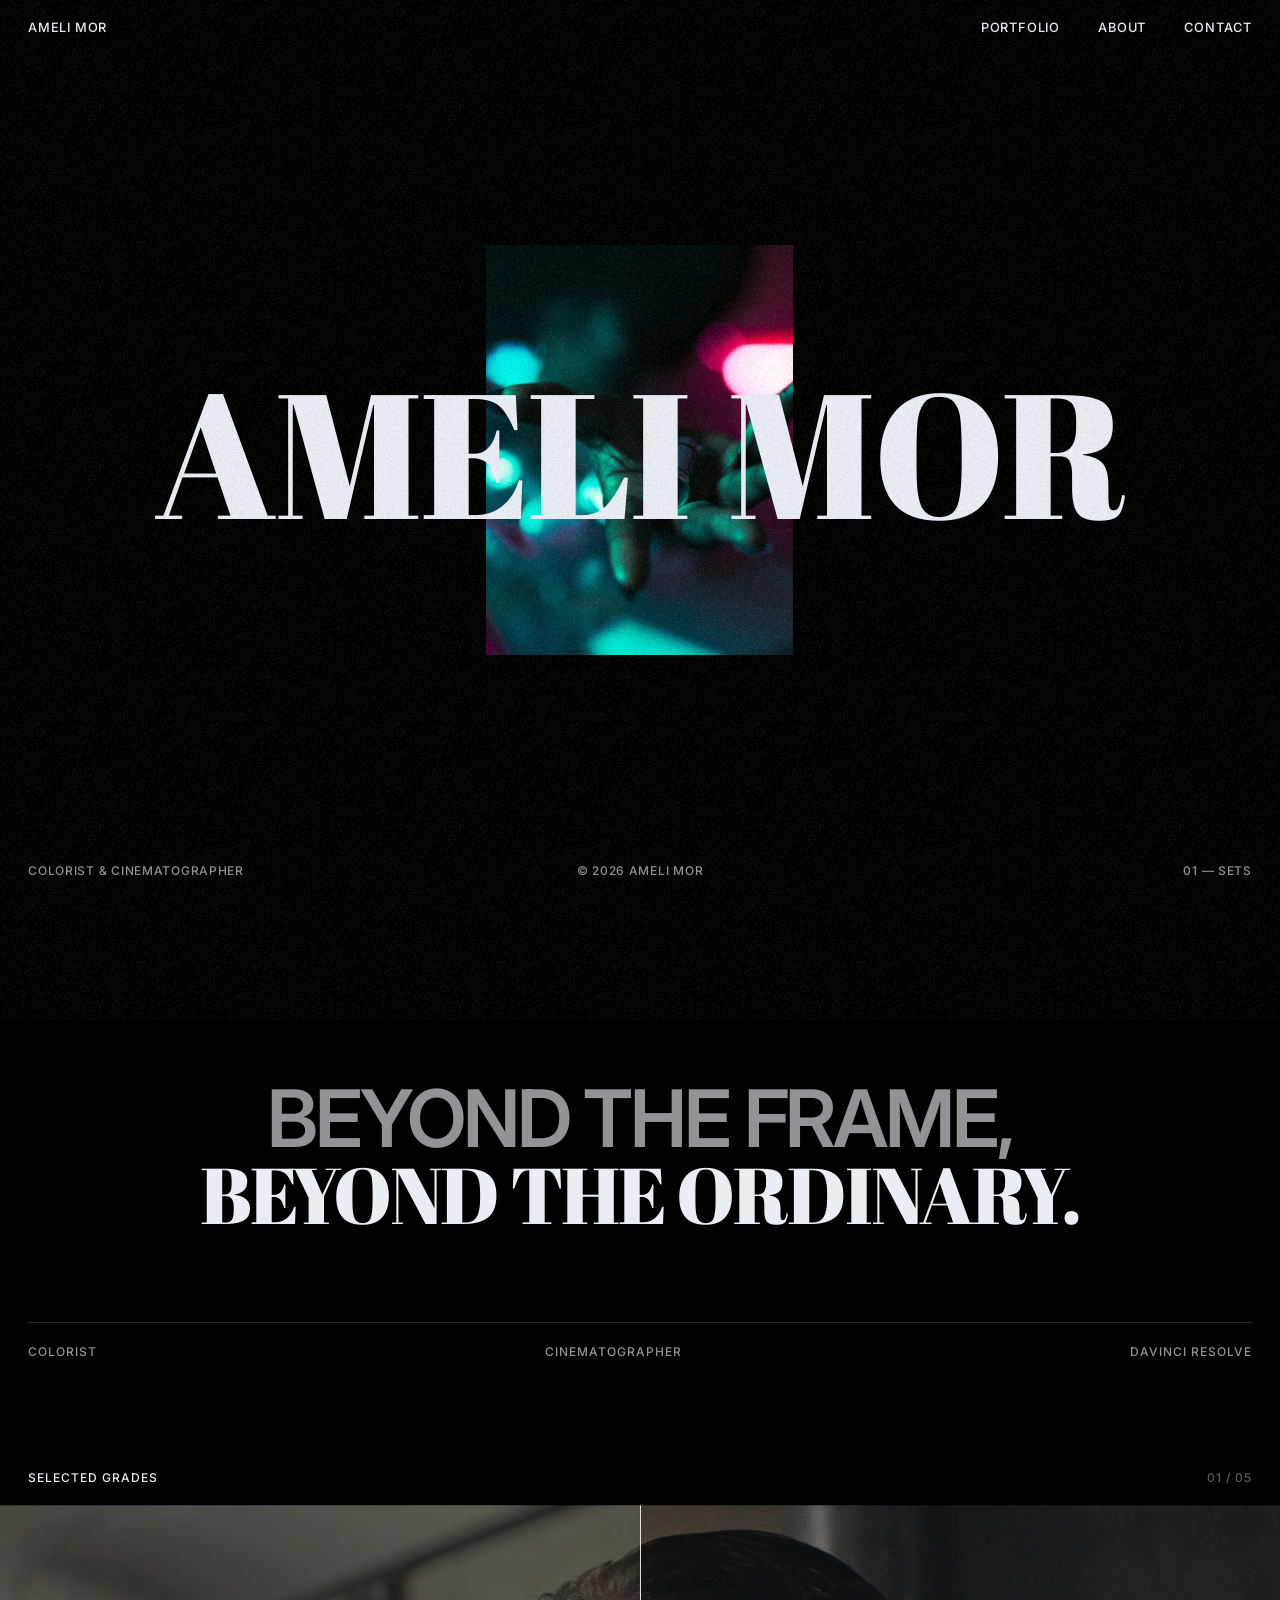
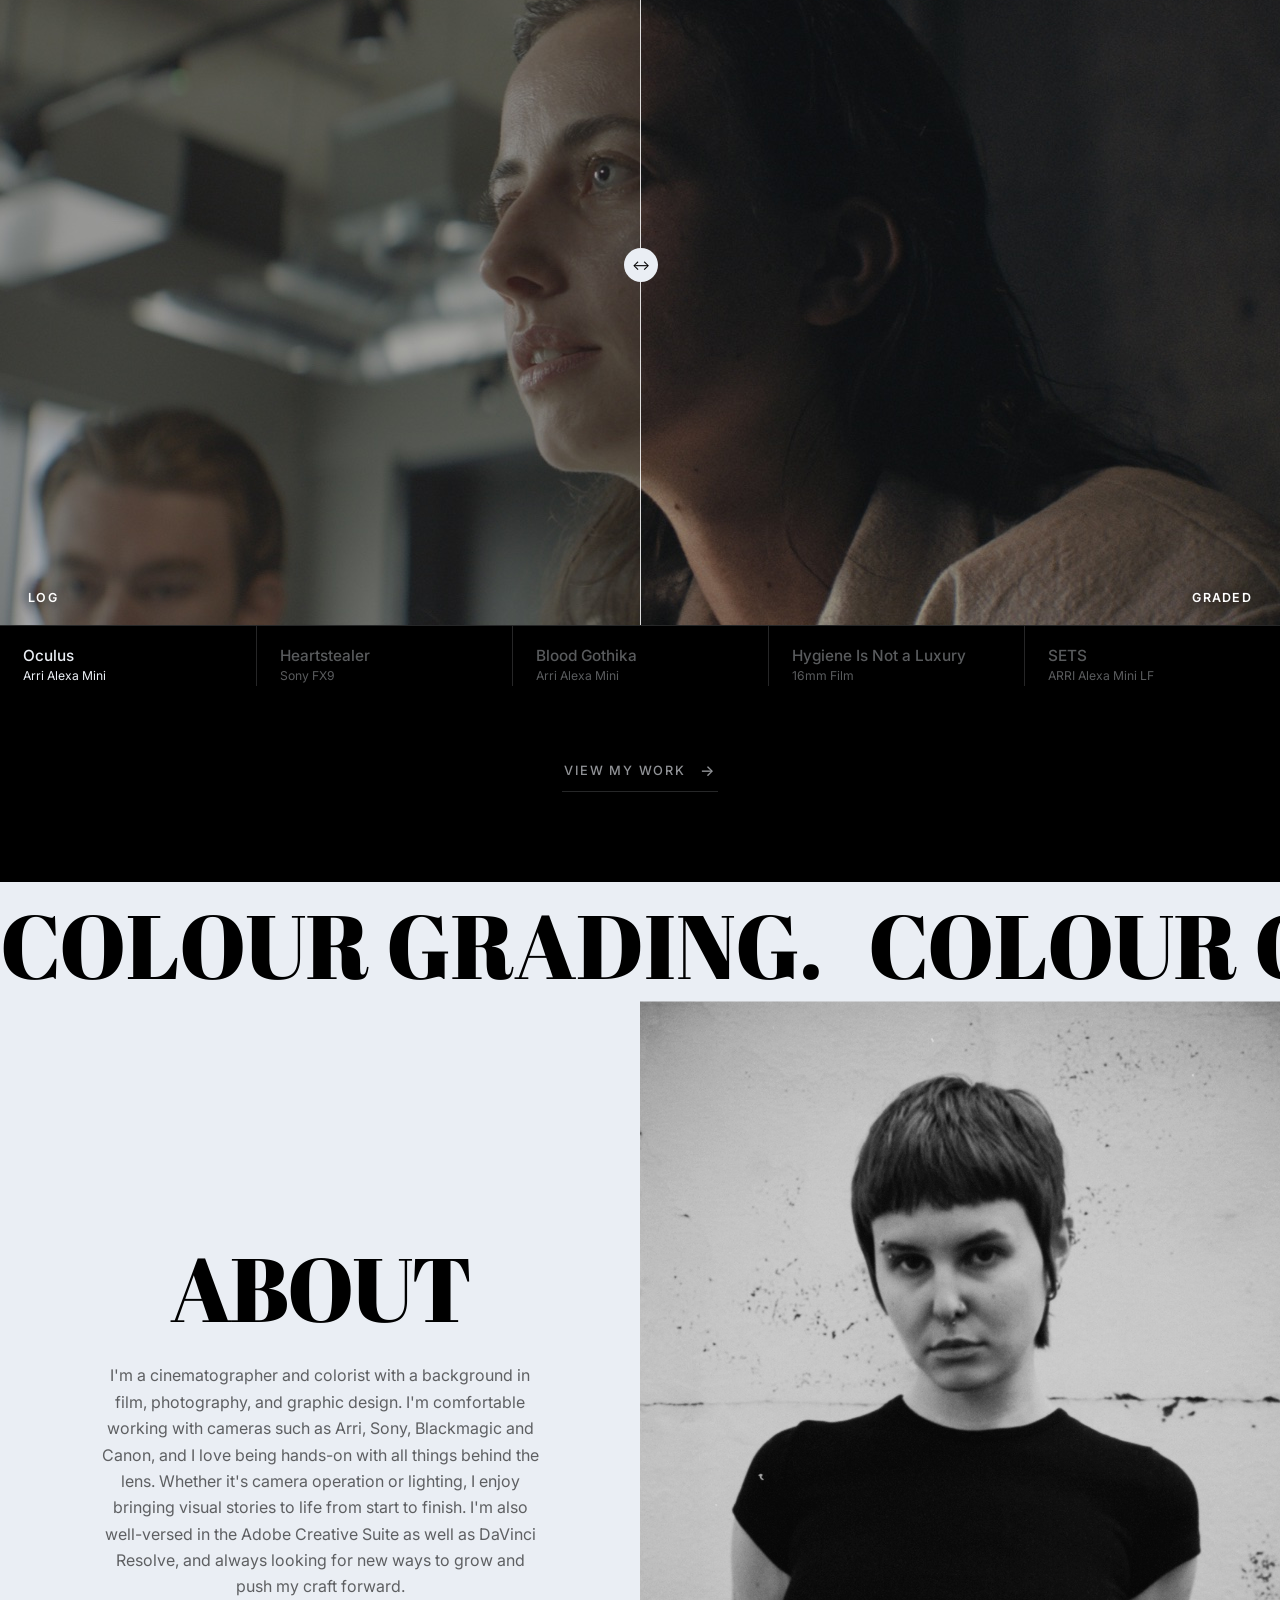
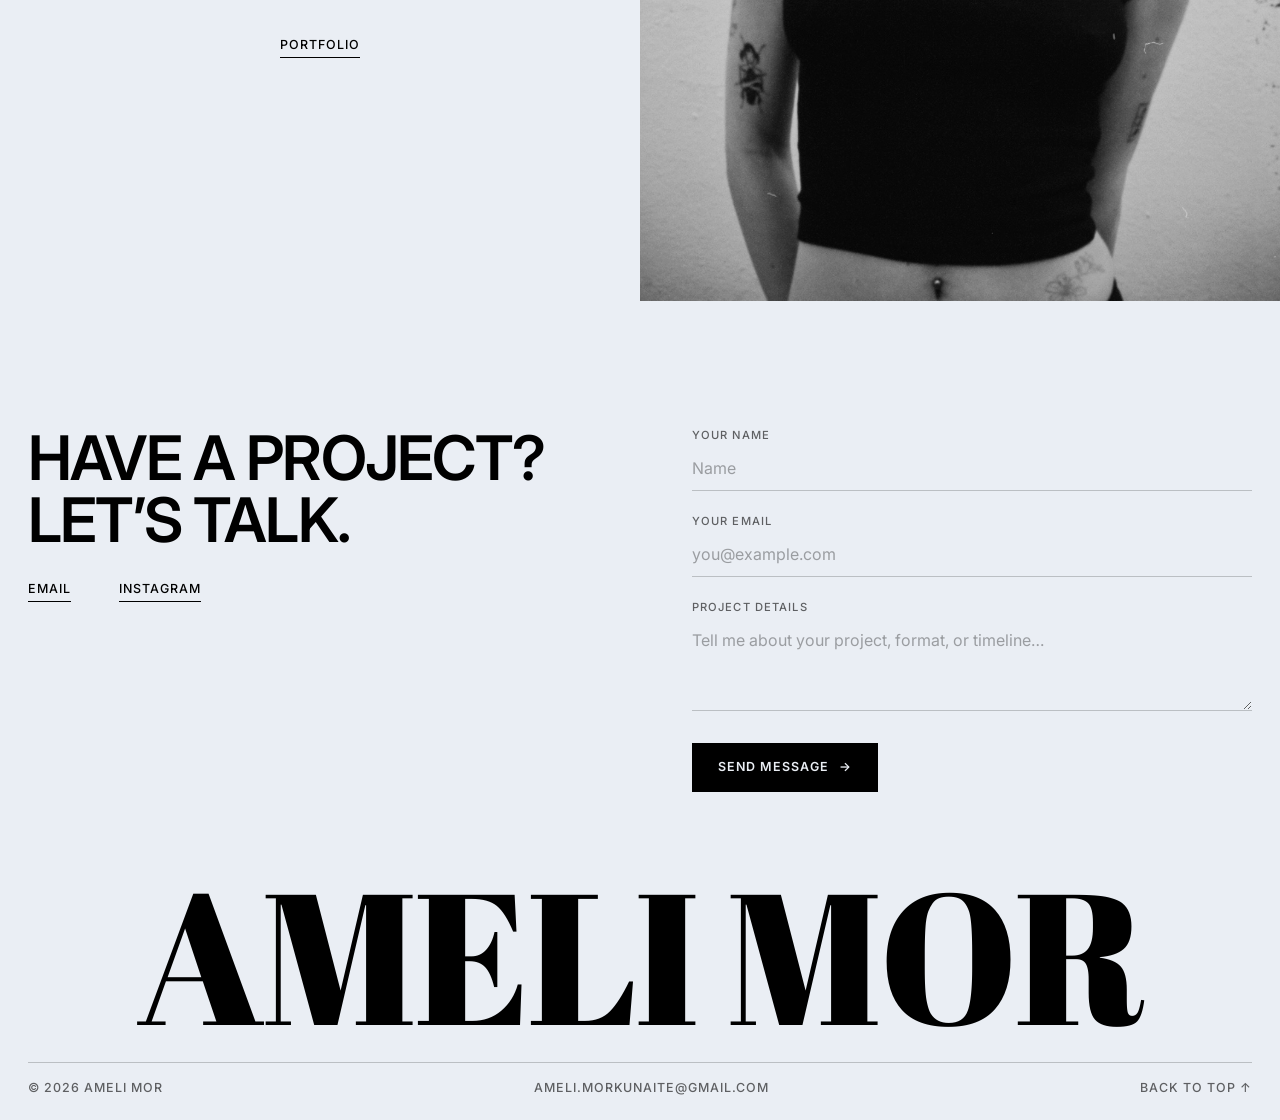
==== commit f8fc11cc: "Add All/Cinematography/Colorist portfolio filters and update main page statement" ====
--- a/site/index.html
+++ b/site/index.html
@@ -3,12 +3,12 @@
 <head>
   <meta charset="UTF-8" />
   <meta name="viewport" content="width=device-width, initial-scale=1.0" />
-  <title>Ameli Mor — Colorist</title>
-  <meta name="description" content="Colour grading by Ameli Mor." />
+  <title>Ameli Mor — Colorist &amp; Cinematographer</title>
+  <meta name="description" content="Colorist and cinematographer Ameli Mor." />
   <link rel="preconnect" href="https://fonts.googleapis.com" />
   <link rel="preconnect" href="https://fonts.gstatic.com" crossorigin />
   <link href="https://fonts.googleapis.com/css2?family=Abril+Fatface&family=Inter:wght@400;500;600&display=swap" rel="stylesheet" />
-  <link rel="stylesheet" href="css/style.css?v=6" />
+  <link rel="stylesheet" href="css/style.css?v=7" />
 </head>
 <body>
   <div id="grain" aria-hidden="true"></div>
@@ -38,17 +38,18 @@
         </span>
       </h1>
       <div class="hero-meta">
-        <span>Colorist</span>
+        <span>Colorist &amp; Cinematographer</span>
         <span>&copy; 2026 Ameli Mor</span>
         <span class="hero-now-wrap"><span id="hero-now">&nbsp;</span></span>
       </div>
     </section>
 
     <section class="statement" aria-label="Statement">
-      <p class="statement-sans reveal">Colour is</p>
-      <p class="statement-serif reveal">felt first.</p>
+      <p class="statement-sans reveal">Beyond the frame,</p>
+      <p class="statement-serif reveal">Beyond the ordinary.</p>
       <div class="statement-row reveal">
-        <span>Colour Grading</span>
+        <span>Colorist</span>
+        <span>Cinematographer</span>
         <span>DaVinci Resolve</span>
       </div>
     </section>
@@ -103,6 +104,11 @@
   <main id="view-portfolio" class="view" hidden>
     <section class="pf-head">
       <h1 class="pf-title">Portfolio</h1>
+      <div class="pf-filters" id="pf-filters" role="tablist" aria-label="Filter portfolio by role">
+        <button type="button" class="pf-filter is-active" data-filter="all" role="tab" aria-selected="true">All</button>
+        <button type="button" class="pf-filter" data-filter="cinematography" role="tab" aria-selected="false">Cinematography</button>
+        <button type="button" class="pf-filter" data-filter="colorist" role="tab" aria-selected="false">Colorist</button>
+      </div>
       <p class="eyebrow dim" id="pf-count">10 films &middot; hover to play</p>
     </section>
     <section class="pf-grid" id="pf-grid" aria-label="Films"></section>
@@ -150,6 +156,6 @@
     </div>
   </footer>
 
-  <script type="module" src="js/main.js?v=6"></script>
+  <script type="module" src="js/main.js?v=7"></script>
 </body>
 </html>
--- a/site/css/style.css
+++ b/site/css/style.css
@@ -315,8 +315,8 @@
 .statement-sans,
 .statement-serif {
   text-transform: uppercase;
-  line-height: 0.95;
-  font-size: clamp(2.8rem, 9vw, 8.5rem);
+  line-height: 0.96;
+  font-size: clamp(2rem, 6.2vw, 6.4rem);
 }
 .statement-sans { font-weight: 600; letter-spacing: -0.04em; color: var(--ink-2); }
 .statement-serif { font-family: var(--serif); letter-spacing: -0.03em; color: var(--ink); }
@@ -563,14 +563,48 @@
   font-size: clamp(2.6rem, 11vw, 10rem);
   line-height: 0.9;
   letter-spacing: -0.03em;
-  margin-bottom: 20px;
-}
+  margin-bottom: 24px;
+}
+
+.pf-filters {
+  display: inline-flex;
+  align-items: center;
+  justify-content: center;
+  flex-wrap: wrap;
+  gap: clamp(20px, 3.6vw, 44px);
+  margin-bottom: 22px;
+}
+.pf-filter {
+  position: relative;
+  padding: 4px 0 6px;
+  font-size: 0.78rem;
+  font-weight: 500;
+  letter-spacing: 0.12em;
+  text-transform: uppercase;
+  color: var(--ink-3);
+  transition: color 0.35s var(--ease);
+}
+.pf-filter::after {
+  content: "";
+  position: absolute;
+  left: 0; right: 0; bottom: 0;
+  height: 1px;
+  background: var(--ink);
+  transform: scaleX(0);
+  transform-origin: left;
+  transition: transform 0.45s var(--ease);
+}
+.pf-filter:hover,
+.pf-filter.is-active { color: var(--ink); }
+.pf-filter.is-active::after { transform: scaleX(1); }
 
 .pf-grid {
   display: grid;
   grid-template-columns: 1fr 1fr;
   border-top: 1px solid var(--line);
-}
+  transition: opacity 0.28s ease;
+}
+.pf-grid.is-switching { opacity: 0; }
 .pf-card {
   display: flex;
   flex-direction: column;
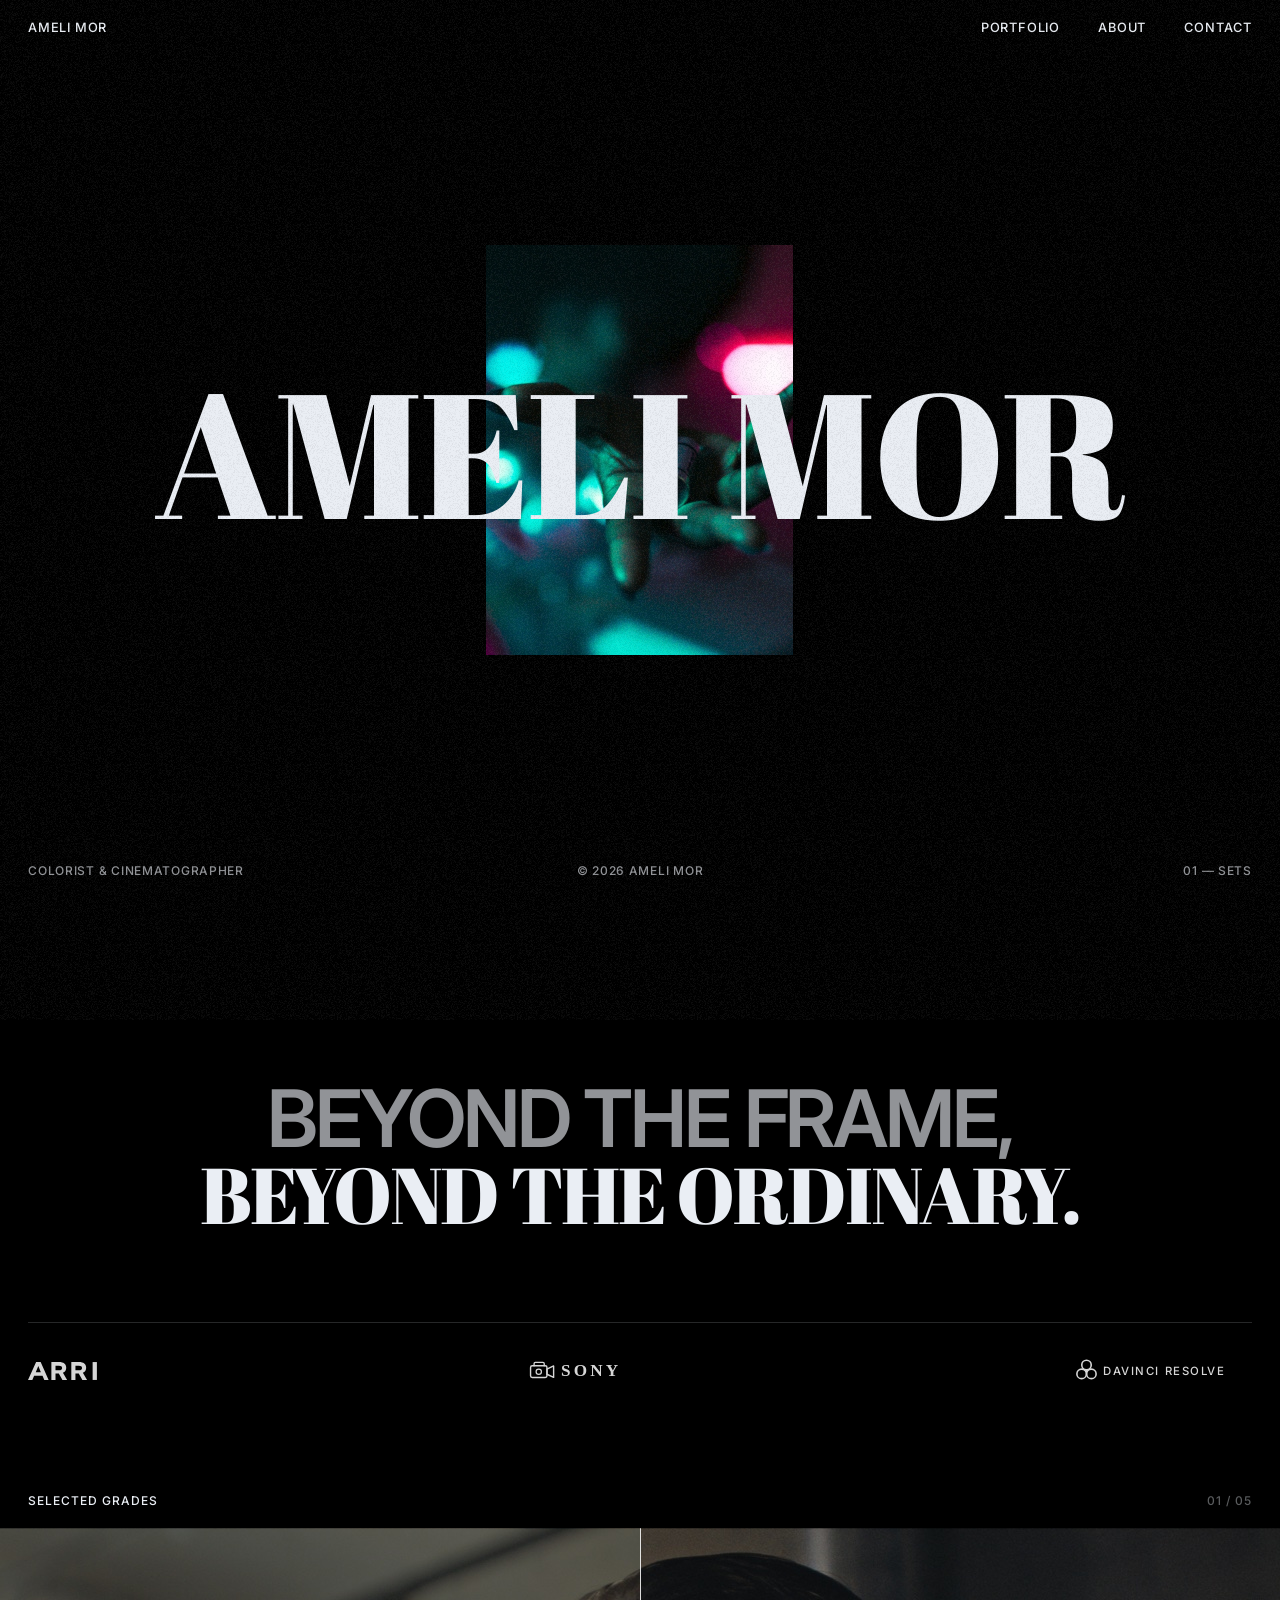
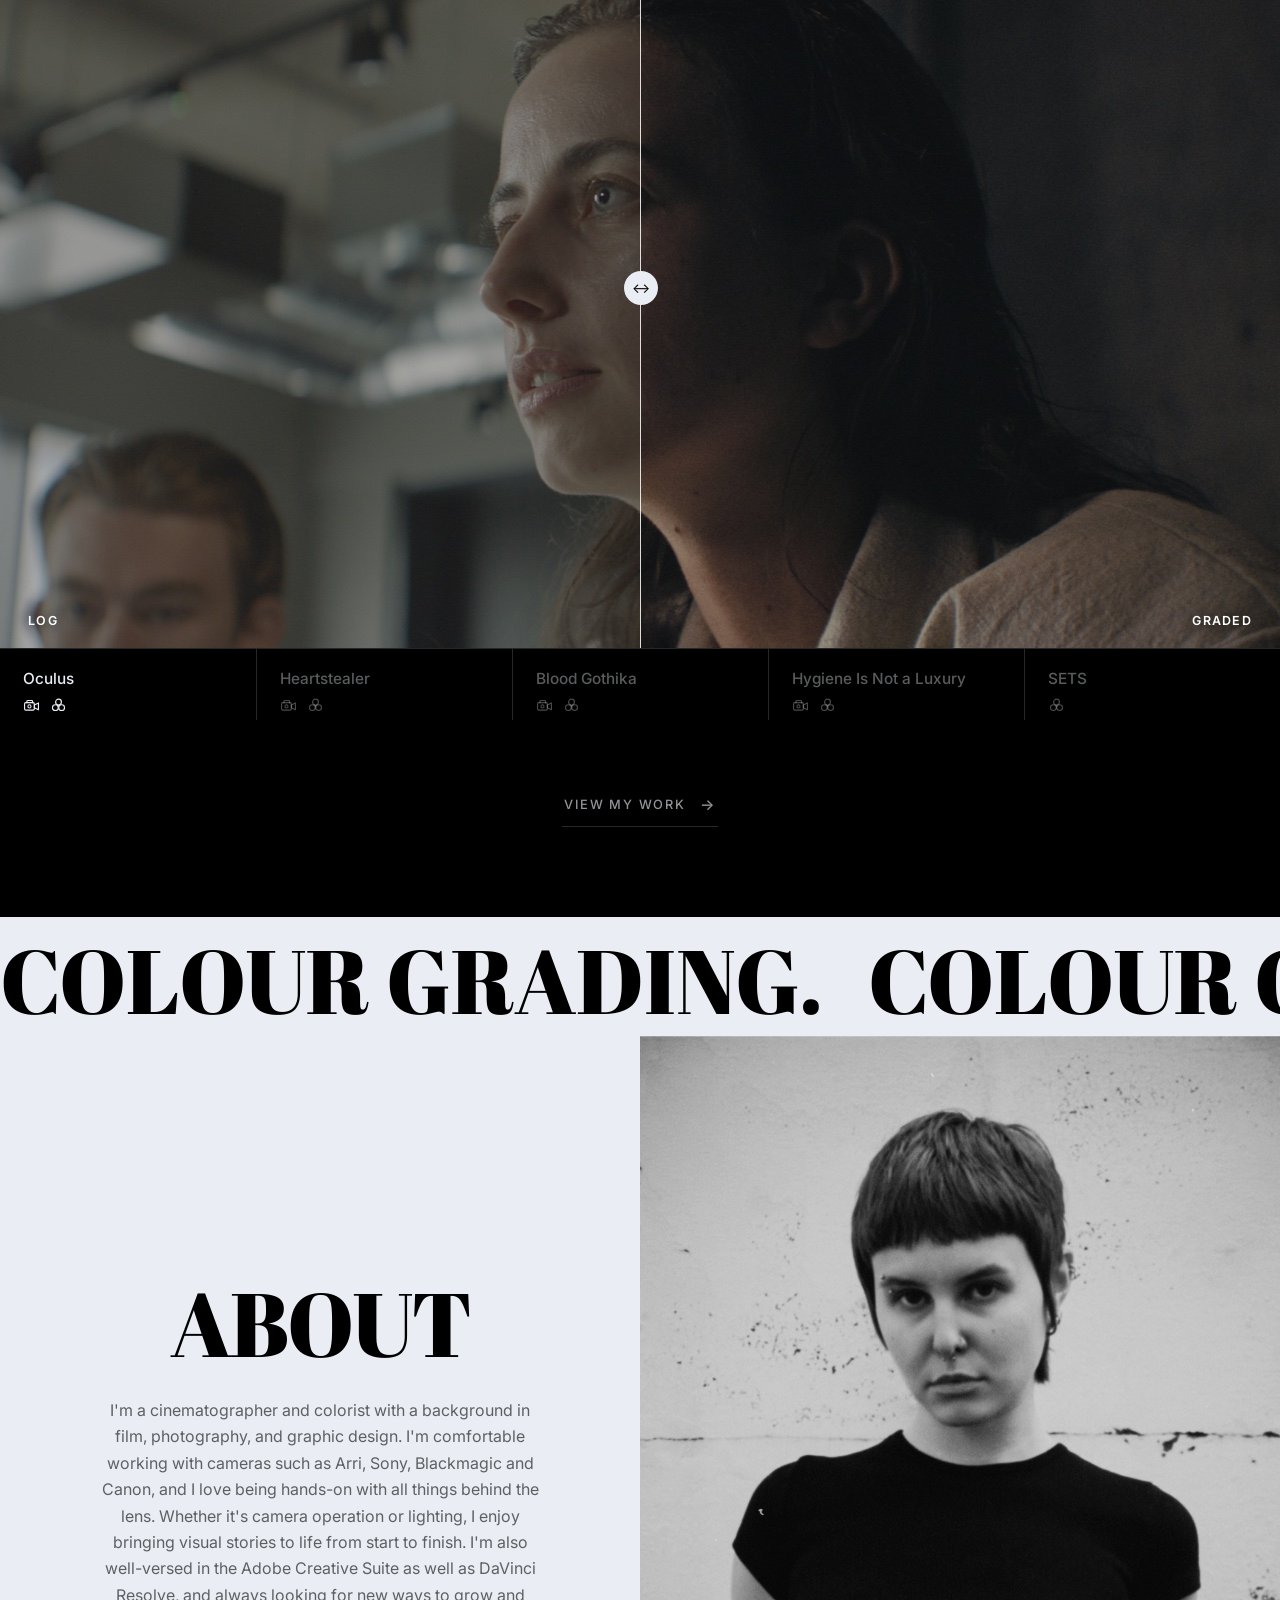
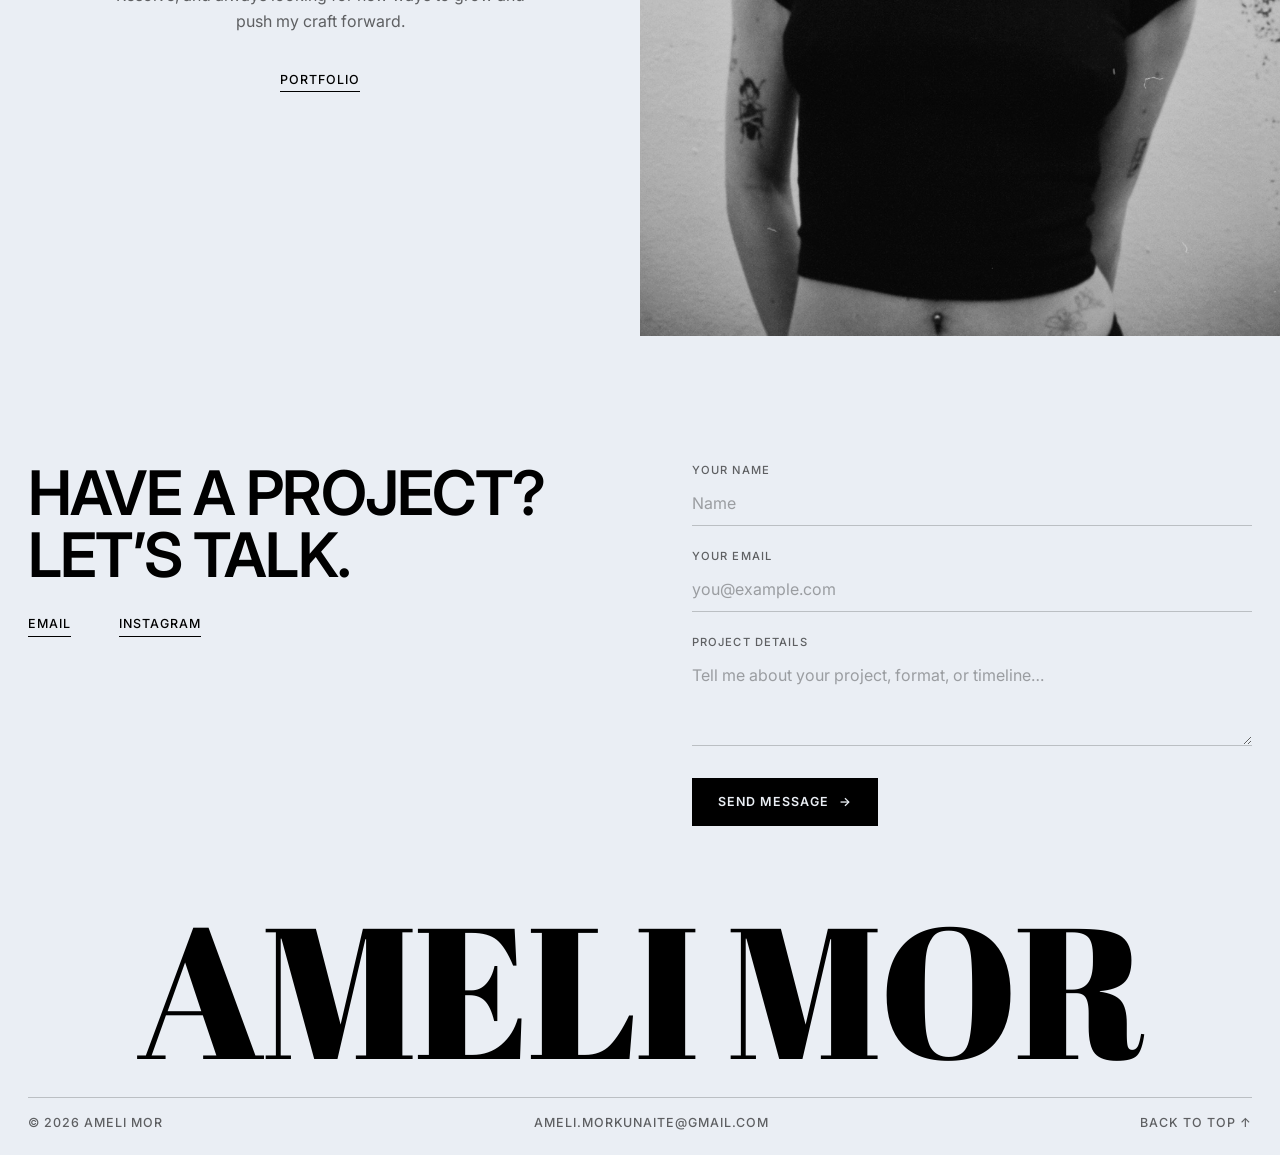
==== commit f6cd7068: "Add white ARRI/Sony/DaVinci logos, role symbols on Selected Grades, and admin toggles" ====
--- a/site/index.html
+++ b/site/index.html
@@ -8,7 +8,7 @@
   <link rel="preconnect" href="https://fonts.googleapis.com" />
   <link rel="preconnect" href="https://fonts.gstatic.com" crossorigin />
   <link href="https://fonts.googleapis.com/css2?family=Abril+Fatface&family=Inter:wght@400;500;600&display=swap" rel="stylesheet" />
-  <link rel="stylesheet" href="css/style.css?v=7" />
+  <link rel="stylesheet" href="css/style.css?v=8" />
 </head>
 <body>
   <div id="grain" aria-hidden="true"></div>
@@ -47,10 +47,40 @@
     <section class="statement" aria-label="Statement">
       <p class="statement-sans reveal">Beyond the frame,</p>
       <p class="statement-serif reveal">Beyond the ordinary.</p>
-      <div class="statement-row reveal">
-        <span>Colorist</span>
-        <span>Cinematographer</span>
-        <span>DaVinci Resolve</span>
+      <div class="statement-row statement-logos reveal" aria-label="Systems and tools">
+        <!-- ARRI monochrome wordmark -->
+        <span class="brand-logo" aria-label="ARRI" title="ARRI">
+          <svg class="logo-arri" viewBox="0 0 102 32" fill="currentColor" aria-hidden="true">
+            <path d="M18.4 3h-6.6L0 29h6.3l2.6-6h12.2l2.6 6H30L18.4 3zm-7.1 14.8L15 8.9l3.7 8.9h-7.4z"/>
+            <path d="M55.6 11.4C55.6 6.1 51.7 3 45.2 3H34v26h6V19.6h4.8l5.3 9.4h6.8l-6.1-10.3c3-.9 4.8-3.6 4.8-7.3zm-15.6-3.2h5c3 0 4.6 1.2 4.6 3.3 0 2.2-1.6 3.4-4.6 3.4h-5V8.2z"/>
+            <path d="M84.6 11.4C84.6 6.1 80.7 3 74.2 3H63v26h6V19.6h4.8l5.3 9.4h6.8l-6.1-10.3c3-.9 4.8-3.6 4.8-7.3zM69 8.2h5c3 0 4.6 1.2 4.6 3.3 0 2.2-1.6 3.4-4.6 3.4h-5V8.2z"/>
+            <rect x="94" y="3" width="6.2" height="26"/>
+          </svg>
+        </span>
+
+        <!-- SONY Cinema Camera System + Wordmark -->
+        <span class="brand-logo" aria-label="Sony Cinema System" title="Sony Cinema System">
+          <svg class="logo-sony" viewBox="0 0 144 32" fill="none" aria-hidden="true">
+            <!-- Cinema camera system icon (handle, body, lens, matte box) -->
+            <path d="M6.5 10V7.2C6.5 6.3 7.2 5.6 8.1 5.6H17.9C18.8 5.6 19.5 6.3 19.5 7.2V10" stroke="currentColor" stroke-width="1.7" stroke-linecap="round"/>
+            <rect x="2" y="10" width="21" height="15" rx="2.2" stroke="currentColor" stroke-width="1.8"/>
+            <circle cx="12.5" cy="17.5" r="3.4" stroke="currentColor" stroke-width="1.6"/>
+            <path d="M23 14.2L31.5 10.2V24.8L23 20.8V14.2Z" stroke="currentColor" stroke-width="1.8" stroke-linejoin="round"/>
+            <!-- Classic Sony wide serif wordmark -->
+            <text x="41" y="23.5" fill="currentColor" font-family="Georgia, 'Times New Roman', serif" font-size="22" font-weight="700" letter-spacing="4">SONY</text>
+          </svg>
+        </span>
+
+        <!-- DaVinci Resolve 3-wheel mark + wordmark -->
+        <span class="brand-logo" aria-label="DaVinci Resolve" title="DaVinci Resolve">
+          <svg class="logo-davinci" viewBox="0 0 212 32" fill="none" aria-hidden="true">
+            <circle cx="16" cy="9.5" r="5.6" stroke="currentColor" stroke-width="1.9"/>
+            <circle cx="10.2" cy="20" r="5.6" stroke="currentColor" stroke-width="1.9"/>
+            <circle cx="21.8" cy="20" r="5.6" stroke="currentColor" stroke-width="1.9"/>
+            <circle cx="16" cy="16.5" r="1.5" fill="currentColor"/>
+            <text x="36" y="21.5" fill="currentColor" font-family="Inter, -apple-system, BlinkMacSystemFont, sans-serif" font-size="13.5" font-weight="500" letter-spacing="1.8">DAVINCI RESOLVE</text>
+          </svg>
+        </span>
       </div>
     </section>
 
@@ -156,6 +186,6 @@
     </div>
   </footer>
 
-  <script type="module" src="js/main.js?v=7"></script>
+  <script type="module" src="js/main.js?v=8"></script>
 </body>
 </html>
--- a/site/css/style.css
+++ b/site/css/style.css
@@ -322,16 +322,41 @@
 .statement-serif { font-family: var(--serif); letter-spacing: -0.03em; color: var(--ink); }
 .statement-row {
   margin-top: clamp(60px, 10vh, 110px);
-  padding-top: 20px;
+  padding-top: 24px;
   border-top: 1px solid var(--line);
   display: flex;
   justify-content: space-between;
-  gap: 16px;
+  align-items: center;
+  gap: 24px;
   font-size: 0.75rem;
   font-weight: 500;
   letter-spacing: 0.08em;
   text-transform: uppercase;
   color: var(--ink-2);
+}
+.statement-logos {
+  padding-top: clamp(24px, 3.2vw, 34px);
+}
+.brand-logo {
+  display: inline-flex;
+  align-items: center;
+  color: #fff;
+  opacity: 0.84;
+  transition: opacity 0.35s var(--ease);
+}
+.brand-logo:hover {
+  opacity: 1;
+}
+.brand-logo svg {
+  display: block;
+  width: auto;
+  height: clamp(18px, 2.1vw, 25px);
+}
+.brand-logo .logo-arri {
+  height: clamp(16px, 1.85vw, 22px);
+}
+.brand-logo .logo-davinci {
+  height: clamp(20px, 2.3vw, 27px);
 }
 
 /* ---------- BEFORE / AFTER ---------- */
@@ -428,6 +453,30 @@
   white-space: nowrap;
   overflow: hidden;
   text-overflow: ellipsis;
+}
+.compare-tab .compare-roles {
+  display: inline-flex;
+  align-items: center;
+  gap: 10px;
+  margin-top: 7px;
+  overflow: visible;
+}
+.role-icon {
+  display: inline-flex;
+  align-items: center;
+  justify-content: center;
+  color: currentColor;
+  opacity: 0.82;
+  transition: opacity 0.3s ease;
+}
+.role-icon svg {
+  display: block;
+  width: 17px;
+  height: 17px;
+}
+.compare-tab:hover .role-icon,
+.compare-tab.is-active .role-icon {
+  opacity: 1;
 }
 .compare-tab:hover, .compare-tab.is-active { color: var(--ink); }
 
@@ -942,6 +991,7 @@
   .about-text { padding: 64px var(--pad) 52px; }
   .about-image { min-height: 110vw; }
   .statement-row { flex-direction: column; text-align: center; }
+  .statement-logos { flex-direction: row; flex-wrap: wrap; justify-content: center; gap: 22px 32px; }
   .hero-frame { width: clamp(220px, 64vw, 330px); }
   .hero-meta {
     grid-template-columns: 1fr 1fr;
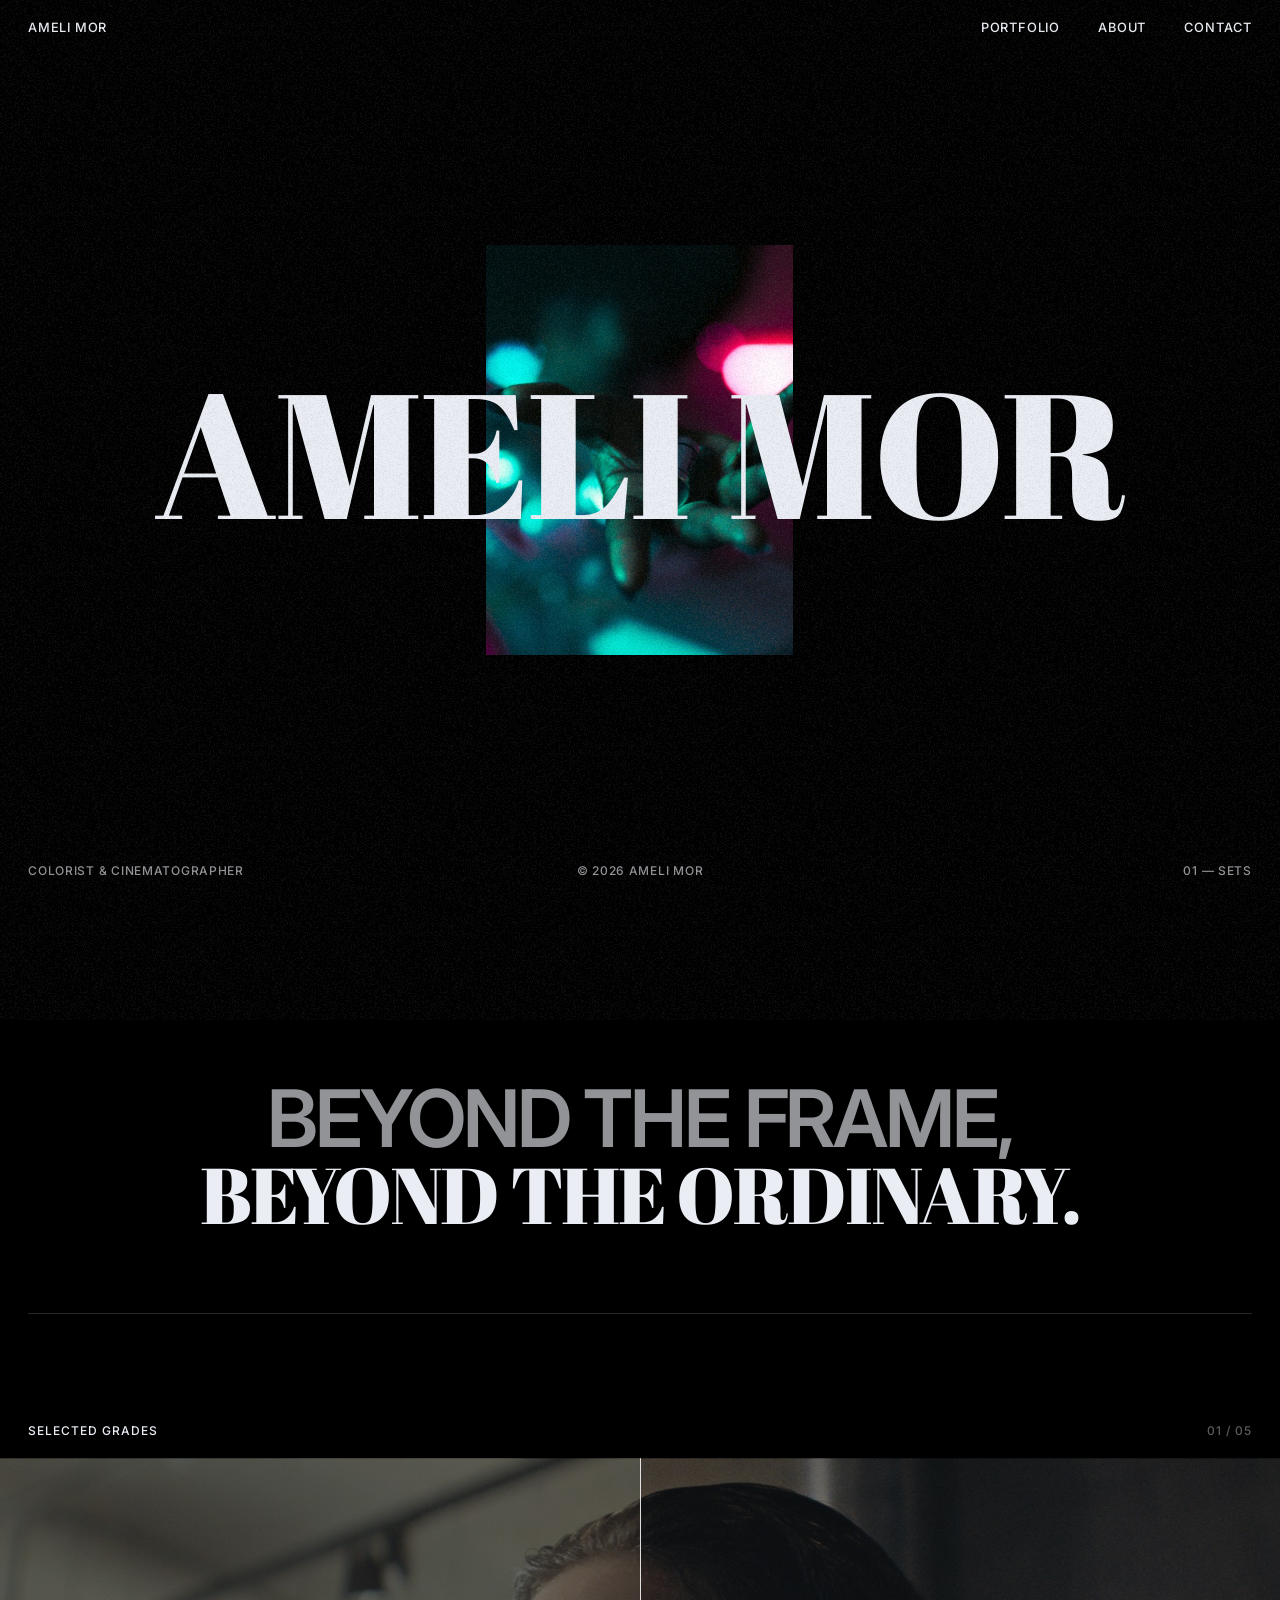
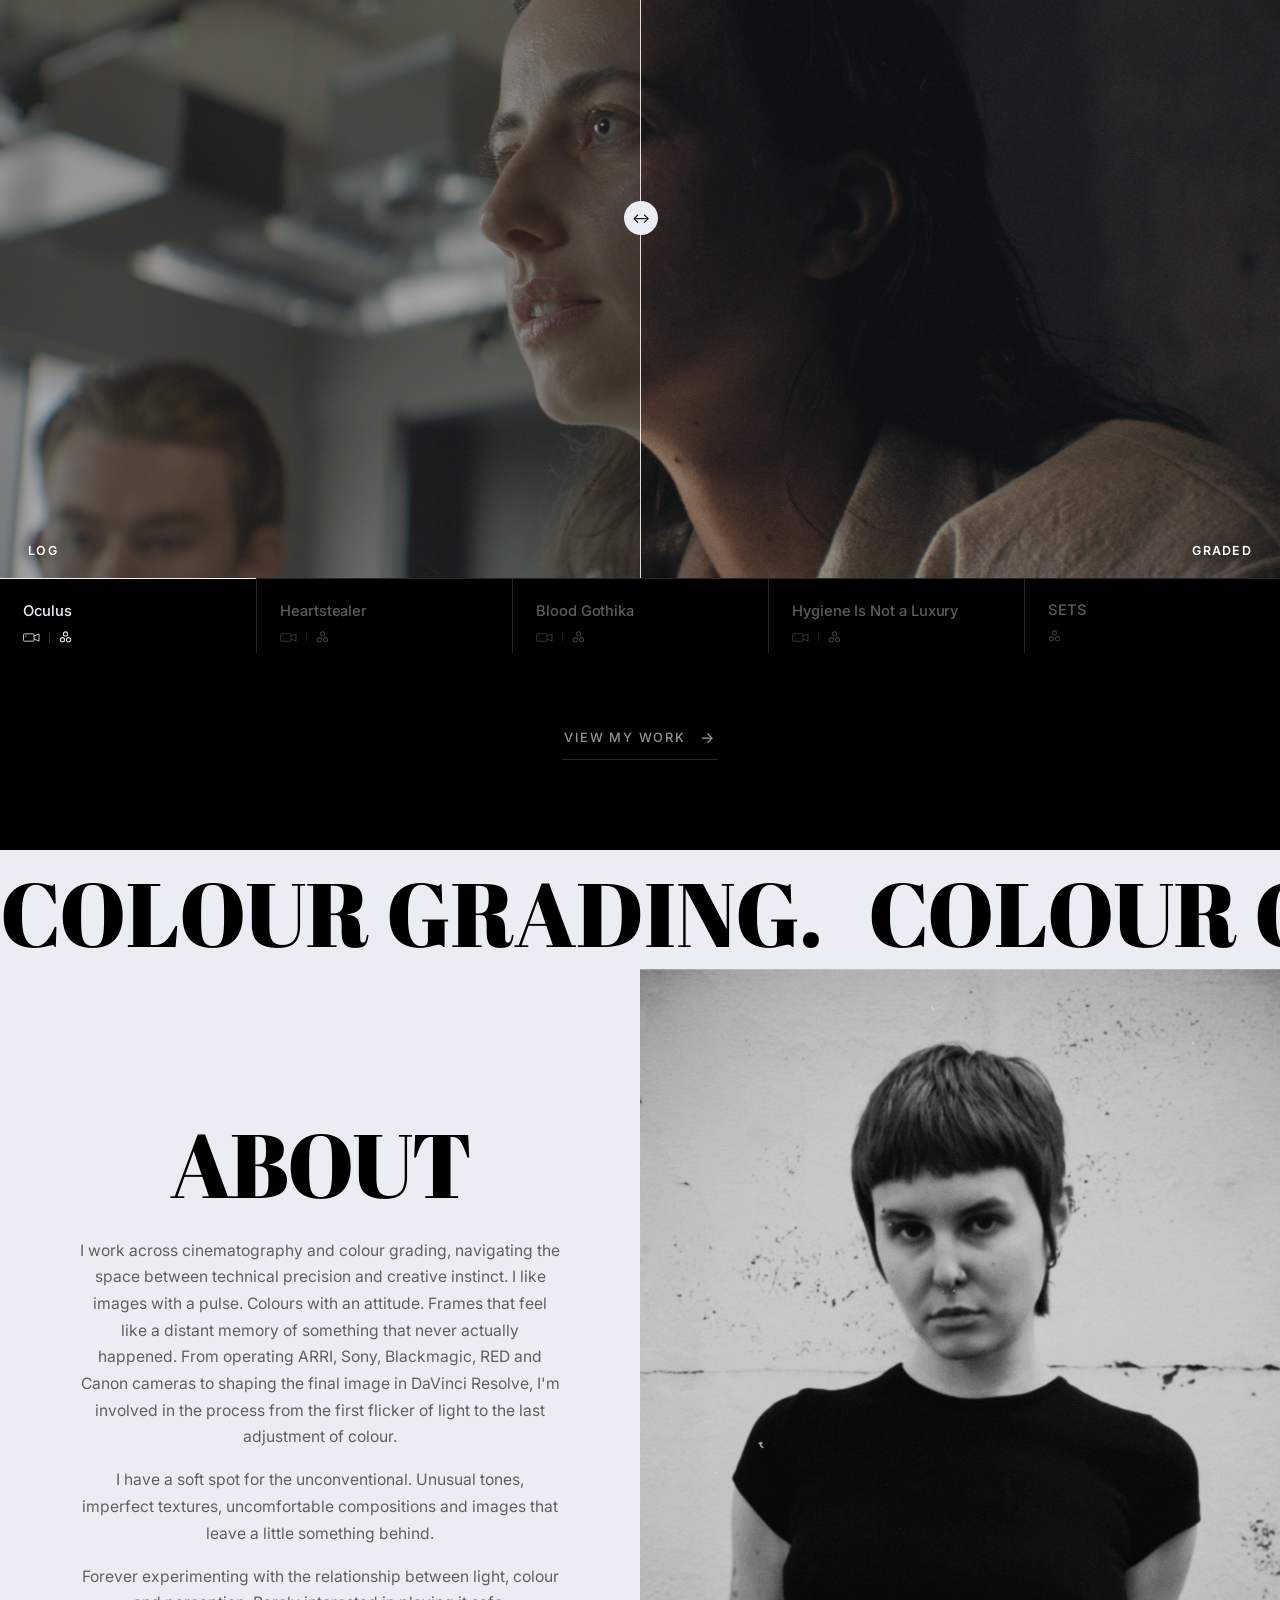
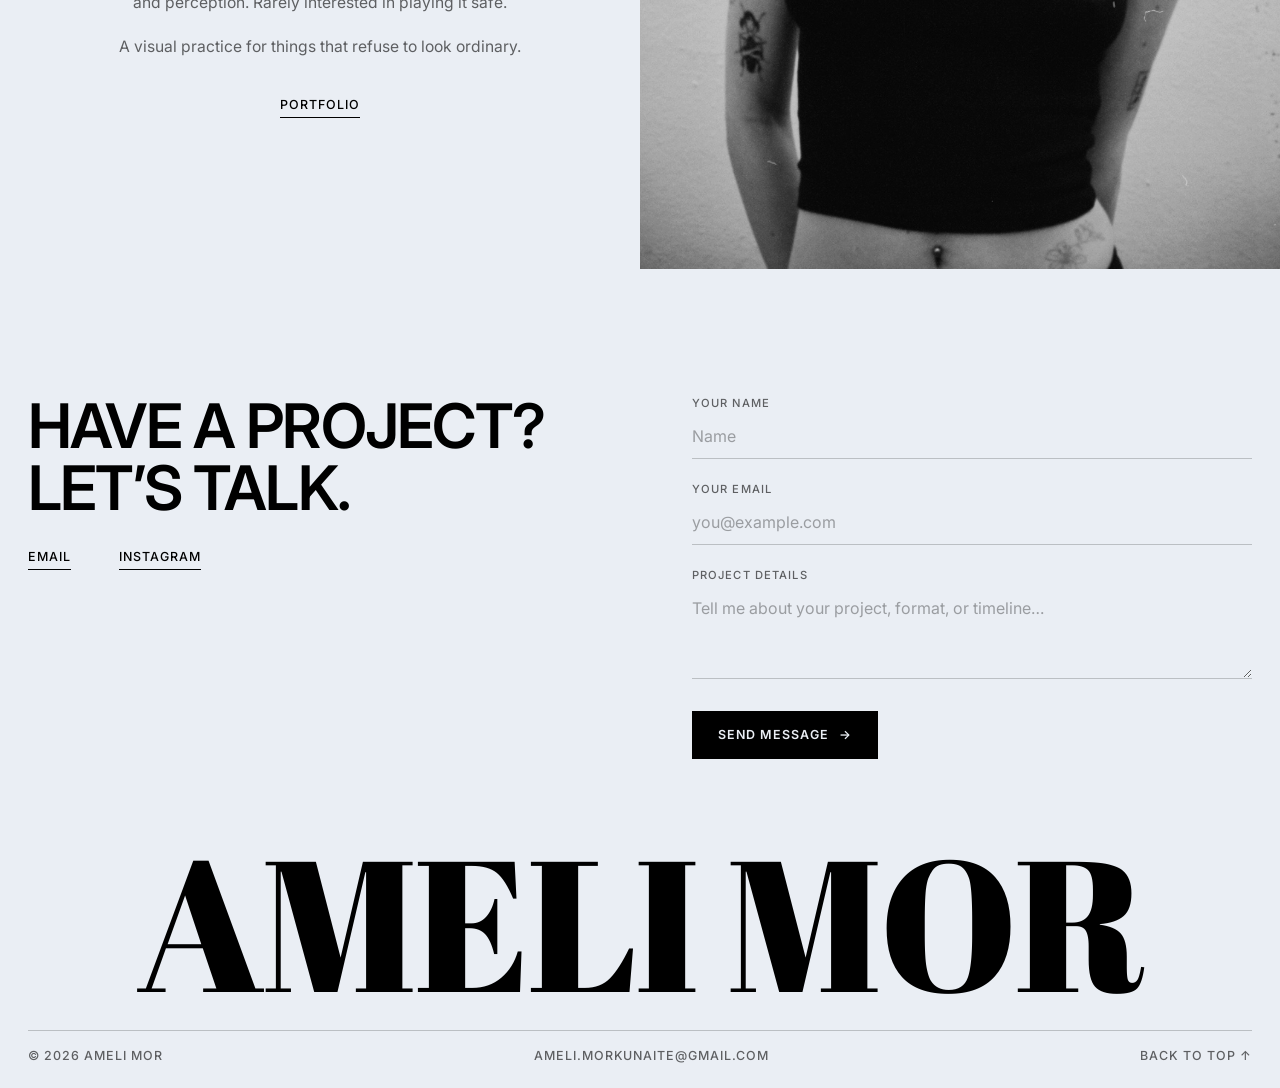
==== commit 3c8e4ea4: "Remove brand logos, refine hairline role marks, and update About copy" ====
--- a/site/index.html
+++ b/site/index.html
@@ -8,7 +8,7 @@
   <link rel="preconnect" href="https://fonts.googleapis.com" />
   <link rel="preconnect" href="https://fonts.gstatic.com" crossorigin />
   <link href="https://fonts.googleapis.com/css2?family=Abril+Fatface&family=Inter:wght@400;500;600&display=swap" rel="stylesheet" />
-  <link rel="stylesheet" href="css/style.css?v=8" />
+  <link rel="stylesheet" href="css/style.css?v=9" />
 </head>
 <body>
   <div id="grain" aria-hidden="true"></div>
@@ -47,41 +47,7 @@
     <section class="statement" aria-label="Statement">
       <p class="statement-sans reveal">Beyond the frame,</p>
       <p class="statement-serif reveal">Beyond the ordinary.</p>
-      <div class="statement-row statement-logos reveal" aria-label="Systems and tools">
-        <!-- ARRI monochrome wordmark -->
-        <span class="brand-logo" aria-label="ARRI" title="ARRI">
-          <svg class="logo-arri" viewBox="0 0 102 32" fill="currentColor" aria-hidden="true">
-            <path d="M18.4 3h-6.6L0 29h6.3l2.6-6h12.2l2.6 6H30L18.4 3zm-7.1 14.8L15 8.9l3.7 8.9h-7.4z"/>
-            <path d="M55.6 11.4C55.6 6.1 51.7 3 45.2 3H34v26h6V19.6h4.8l5.3 9.4h6.8l-6.1-10.3c3-.9 4.8-3.6 4.8-7.3zm-15.6-3.2h5c3 0 4.6 1.2 4.6 3.3 0 2.2-1.6 3.4-4.6 3.4h-5V8.2z"/>
-            <path d="M84.6 11.4C84.6 6.1 80.7 3 74.2 3H63v26h6V19.6h4.8l5.3 9.4h6.8l-6.1-10.3c3-.9 4.8-3.6 4.8-7.3zM69 8.2h5c3 0 4.6 1.2 4.6 3.3 0 2.2-1.6 3.4-4.6 3.4h-5V8.2z"/>
-            <rect x="94" y="3" width="6.2" height="26"/>
-          </svg>
-        </span>
-
-        <!-- SONY Cinema Camera System + Wordmark -->
-        <span class="brand-logo" aria-label="Sony Cinema System" title="Sony Cinema System">
-          <svg class="logo-sony" viewBox="0 0 144 32" fill="none" aria-hidden="true">
-            <!-- Cinema camera system icon (handle, body, lens, matte box) -->
-            <path d="M6.5 10V7.2C6.5 6.3 7.2 5.6 8.1 5.6H17.9C18.8 5.6 19.5 6.3 19.5 7.2V10" stroke="currentColor" stroke-width="1.7" stroke-linecap="round"/>
-            <rect x="2" y="10" width="21" height="15" rx="2.2" stroke="currentColor" stroke-width="1.8"/>
-            <circle cx="12.5" cy="17.5" r="3.4" stroke="currentColor" stroke-width="1.6"/>
-            <path d="M23 14.2L31.5 10.2V24.8L23 20.8V14.2Z" stroke="currentColor" stroke-width="1.8" stroke-linejoin="round"/>
-            <!-- Classic Sony wide serif wordmark -->
-            <text x="41" y="23.5" fill="currentColor" font-family="Georgia, 'Times New Roman', serif" font-size="22" font-weight="700" letter-spacing="4">SONY</text>
-          </svg>
-        </span>
-
-        <!-- DaVinci Resolve 3-wheel mark + wordmark -->
-        <span class="brand-logo" aria-label="DaVinci Resolve" title="DaVinci Resolve">
-          <svg class="logo-davinci" viewBox="0 0 212 32" fill="none" aria-hidden="true">
-            <circle cx="16" cy="9.5" r="5.6" stroke="currentColor" stroke-width="1.9"/>
-            <circle cx="10.2" cy="20" r="5.6" stroke="currentColor" stroke-width="1.9"/>
-            <circle cx="21.8" cy="20" r="5.6" stroke="currentColor" stroke-width="1.9"/>
-            <circle cx="16" cy="16.5" r="1.5" fill="currentColor"/>
-            <text x="36" y="21.5" fill="currentColor" font-family="Inter, -apple-system, BlinkMacSystemFont, sans-serif" font-size="13.5" font-weight="500" letter-spacing="1.8">DAVINCI RESOLVE</text>
-          </svg>
-        </span>
-      </div>
+      <div class="statement-rule reveal" aria-hidden="true"></div>
     </section>
 
     <section class="selected" id="selected" aria-label="Before and after">
@@ -186,6 +152,6 @@
     </div>
   </footer>
 
-  <script type="module" src="js/main.js?v=8"></script>
+  <script type="module" src="js/main.js?v=9"></script>
 </body>
 </html>
--- a/site/css/style.css
+++ b/site/css/style.css
@@ -320,43 +320,10 @@
 }
 .statement-sans { font-weight: 600; letter-spacing: -0.04em; color: var(--ink-2); }
 .statement-serif { font-family: var(--serif); letter-spacing: -0.03em; color: var(--ink); }
-.statement-row {
-  margin-top: clamp(60px, 10vh, 110px);
-  padding-top: 24px;
-  border-top: 1px solid var(--line);
-  display: flex;
-  justify-content: space-between;
-  align-items: center;
-  gap: 24px;
-  font-size: 0.75rem;
-  font-weight: 500;
-  letter-spacing: 0.08em;
-  text-transform: uppercase;
-  color: var(--ink-2);
-}
-.statement-logos {
-  padding-top: clamp(24px, 3.2vw, 34px);
-}
-.brand-logo {
-  display: inline-flex;
-  align-items: center;
-  color: #fff;
-  opacity: 0.84;
-  transition: opacity 0.35s var(--ease);
-}
-.brand-logo:hover {
-  opacity: 1;
-}
-.brand-logo svg {
-  display: block;
-  width: auto;
-  height: clamp(18px, 2.1vw, 25px);
-}
-.brand-logo .logo-arri {
-  height: clamp(16px, 1.85vw, 22px);
-}
-.brand-logo .logo-davinci {
-  height: clamp(20px, 2.3vw, 27px);
+.statement-rule {
+  margin-top: clamp(56px, 9vh, 104px);
+  height: 1px;
+  background: var(--line);
 }
 
 /* ---------- BEFORE / AFTER ---------- */
@@ -432,17 +399,34 @@
   border-top: 1px solid var(--line);
 }
 .compare-tab {
+  position: relative;
   min-width: 0;
   text-align: left;
-  padding: clamp(12px, 1.5vw, 18px) clamp(12px, 1.8vw, 32px) 0;
+  padding: clamp(14px, 1.6vw, 20px) clamp(12px, 1.8vw, 32px) 4px;
   color: var(--ink-3);
-  transition: color 0.3s ease;
+  transition: color 0.35s var(--ease);
+}
+.compare-tab::before {
+  content: "";
+  position: absolute;
+  top: -1px;
+  left: 0;
+  right: 0;
+  height: 1px;
+  background: var(--ink);
+  transform: scaleX(0);
+  transform-origin: left;
+  transition: transform 0.55s var(--ease);
+}
+.compare-tab.is-active::before {
+  transform: scaleX(1);
 }
 .compare-tab + .compare-tab { border-left: 1px solid var(--line); }
 .compare-tab strong {
   display: block;
   font-weight: 500;
-  font-size: clamp(0.82rem, 1.2vw, 1.05rem);
+  font-size: clamp(0.82rem, 1.15vw, 1.02rem);
+  letter-spacing: -0.005em;
   white-space: nowrap;
   overflow: hidden;
   text-overflow: ellipsis;
@@ -457,8 +441,8 @@
 .compare-tab .compare-roles {
   display: inline-flex;
   align-items: center;
-  gap: 10px;
-  margin-top: 7px;
+  gap: 9px;
+  margin-top: 9px;
   overflow: visible;
 }
 .role-icon {
@@ -466,17 +450,32 @@
   align-items: center;
   justify-content: center;
   color: currentColor;
-  opacity: 0.82;
-  transition: opacity 0.3s ease;
+  opacity: 0.62;
+  transition: opacity 0.35s var(--ease);
 }
 .role-icon svg {
   display: block;
+  overflow: visible;
+}
+.role-icon.is-camera svg {
   width: 17px;
-  height: 17px;
+  height: 11px;
+}
+.role-icon.is-davinci svg {
+  width: 13px;
+  height: 13px;
+}
+.role-sep {
+  display: inline-block;
+  width: 1px;
+  height: 9px;
+  background: currentColor;
+  opacity: 0.24;
+  flex: none;
 }
 .compare-tab:hover .role-icon,
 .compare-tab.is-active .role-icon {
-  opacity: 1;
+  opacity: 0.95;
 }
 .compare-tab:hover, .compare-tab.is-active { color: var(--ink); }
 
@@ -579,7 +578,9 @@
   letter-spacing: -0.02em;
   margin-bottom: 32px;
 }
-.about-body { max-width: 440px; font-size: 1rem; line-height: 1.65; color: var(--dark-2); }
+.about-body { max-width: 480px; font-size: 0.98rem; line-height: 1.7; color: var(--dark-2); }
+.about-p { display: block; }
+.about-p + .about-p { margin-top: 1.05em; }
 .about-links { margin-top: 36px; display: flex; gap: 32px; }
 .about-image { position: relative; overflow: hidden; min-height: 70vh; }
 .about-image img {
@@ -990,8 +991,6 @@
   .about { min-height: auto; }
   .about-text { padding: 64px var(--pad) 52px; }
   .about-image { min-height: 110vw; }
-  .statement-row { flex-direction: column; text-align: center; }
-  .statement-logos { flex-direction: row; flex-wrap: wrap; justify-content: center; gap: 22px 32px; }
   .hero-frame { width: clamp(220px, 64vw, 330px); }
   .hero-meta {
     grid-template-columns: 1fr 1fr;
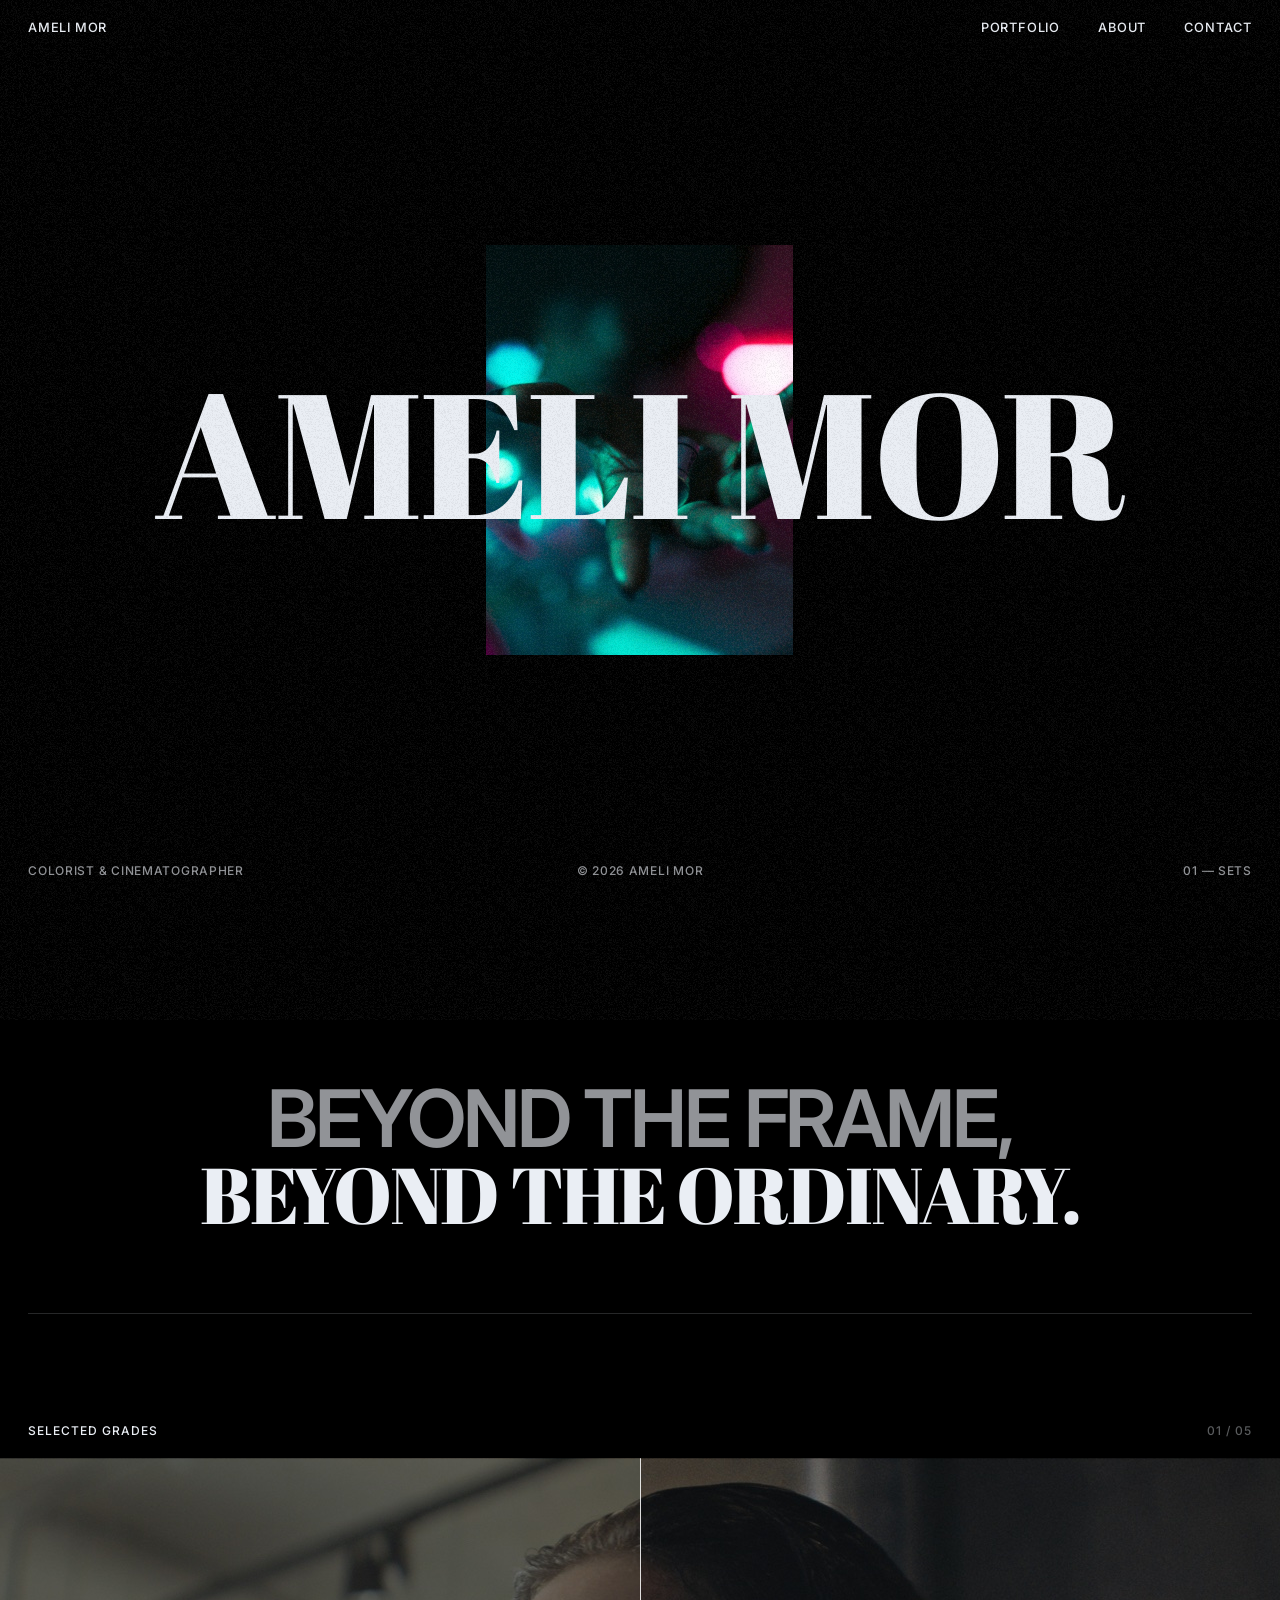
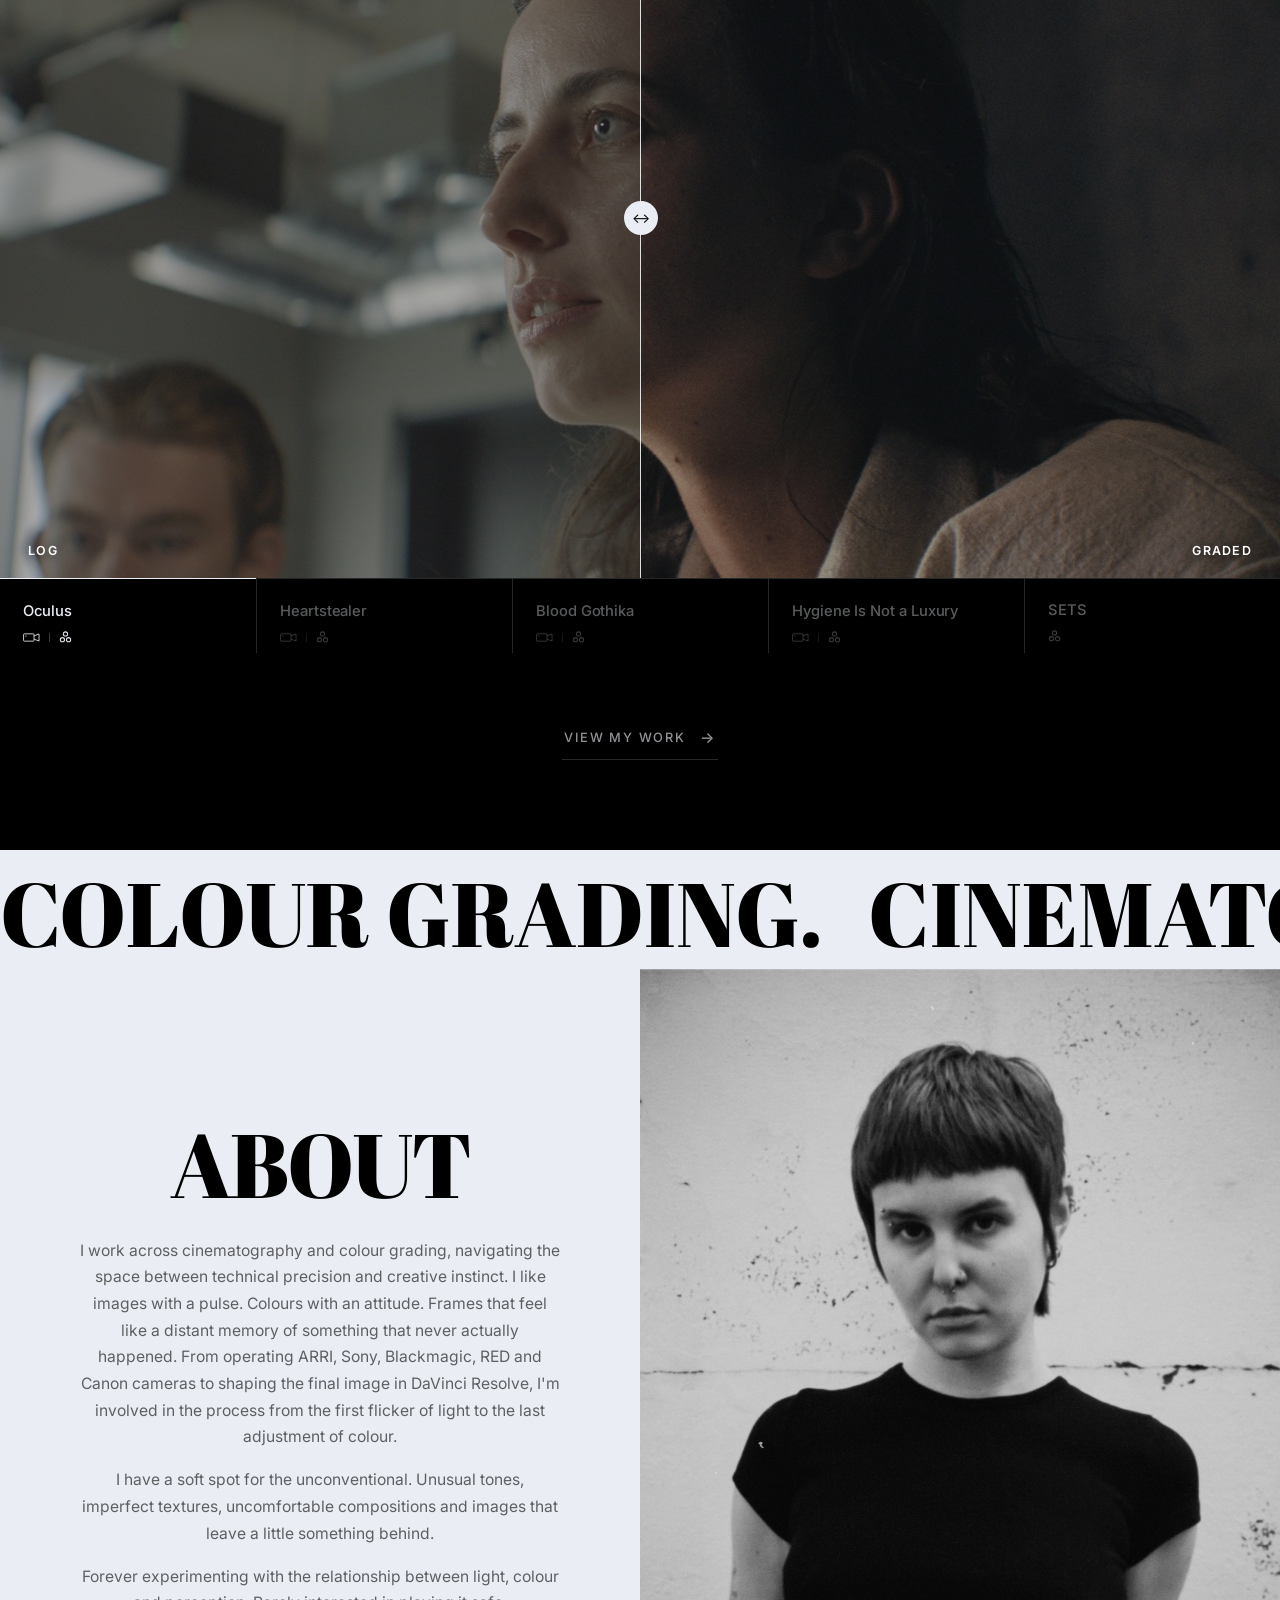
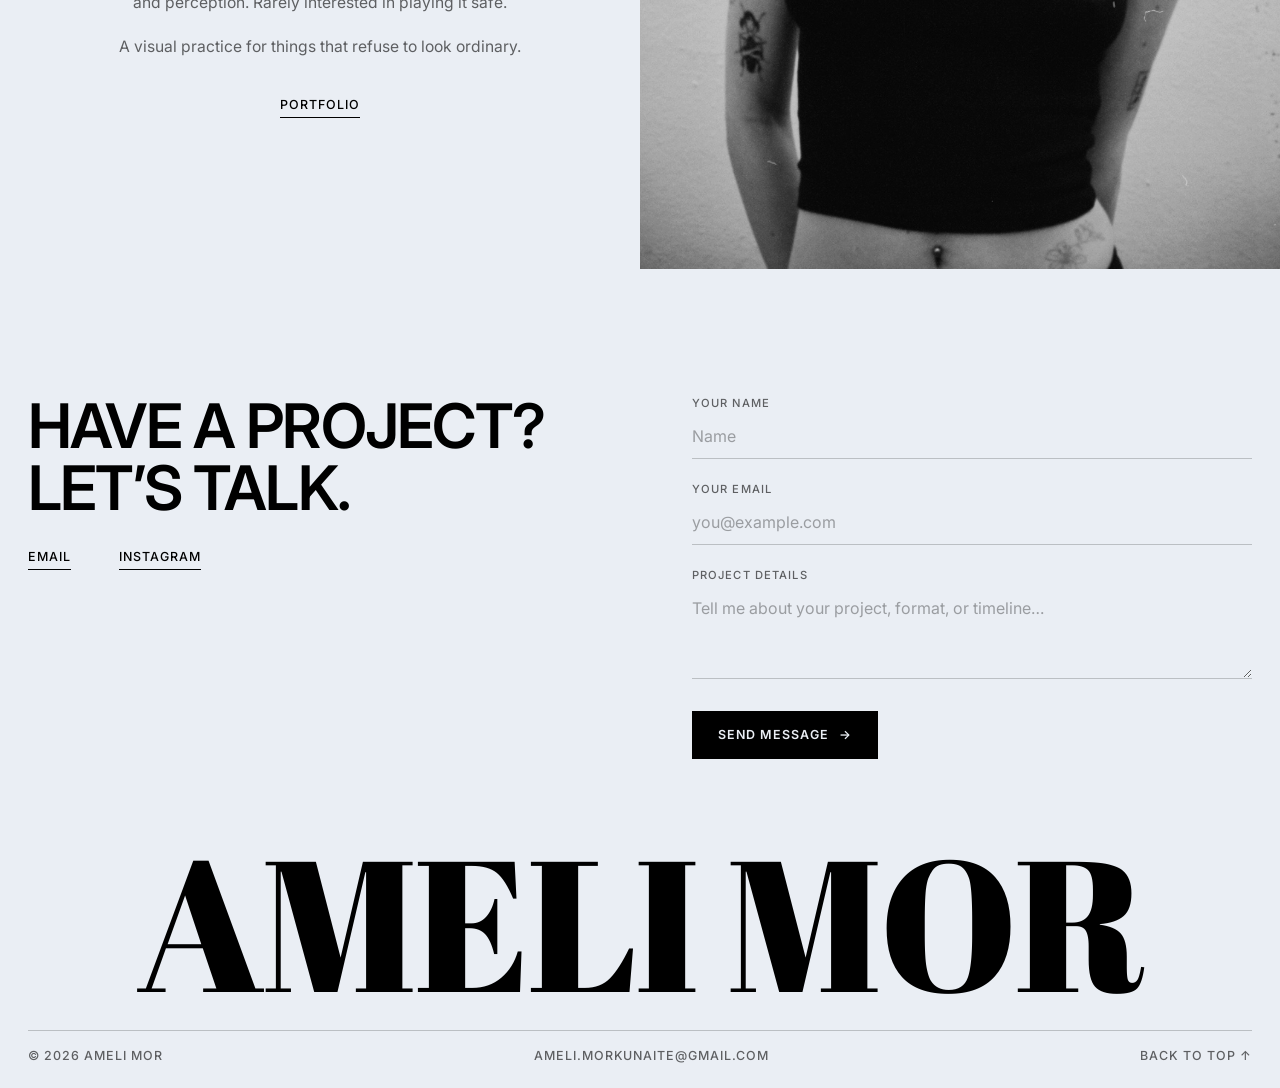
==== commit 36686e25: "Alternate Colour grading and Cinematography in scrolling marquee band" ====
--- a/site/index.html
+++ b/site/index.html
@@ -77,8 +77,8 @@
 
     <div class="band theme-light" aria-hidden="true">
       <div class="band-track">
-        <span>Colour grading.</span><span>Colour grading.</span><span>Colour grading.</span><span>Colour grading.</span>
-        <span>Colour grading.</span><span>Colour grading.</span><span>Colour grading.</span><span>Colour grading.</span>
+        <span>Colour grading.</span><span>Cinematography.</span><span>Colour grading.</span><span>Cinematography.</span>
+        <span>Colour grading.</span><span>Cinematography.</span><span>Colour grading.</span><span>Cinematography.</span>
       </div>
     </div>
 
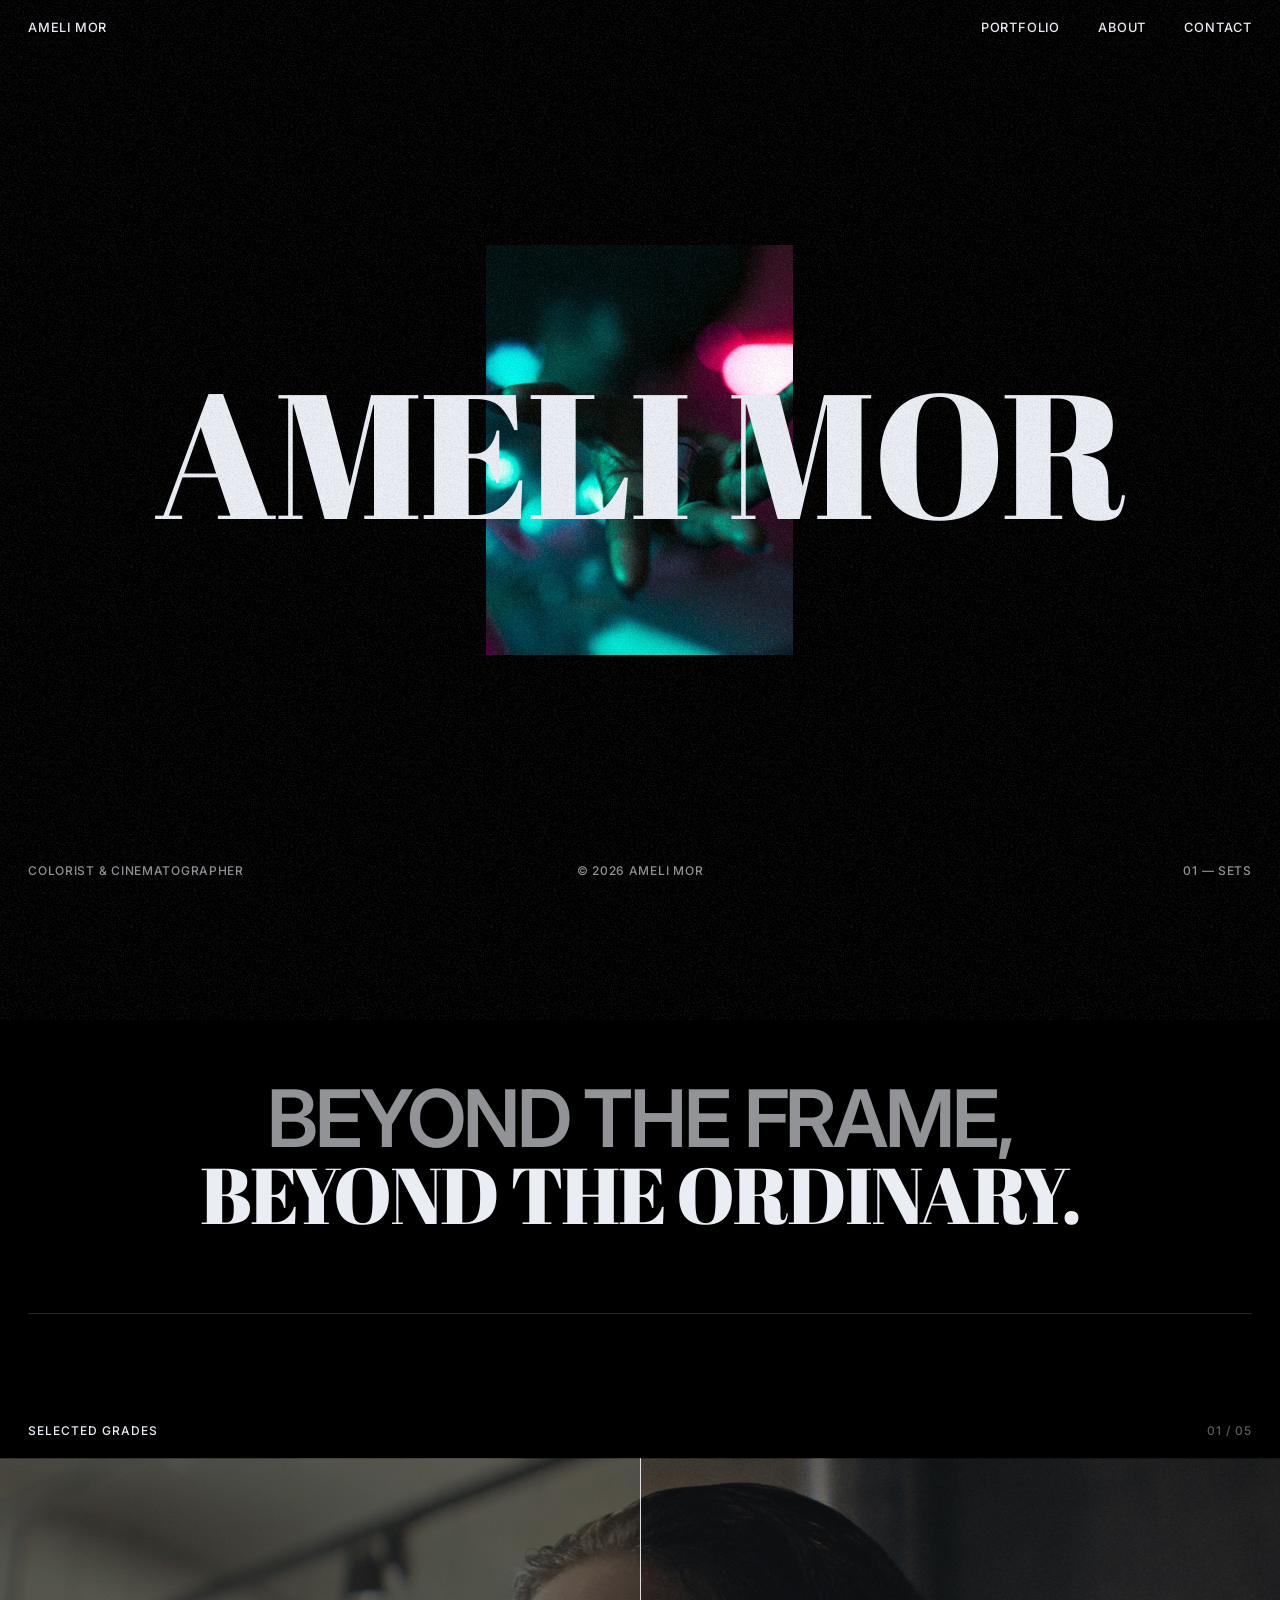
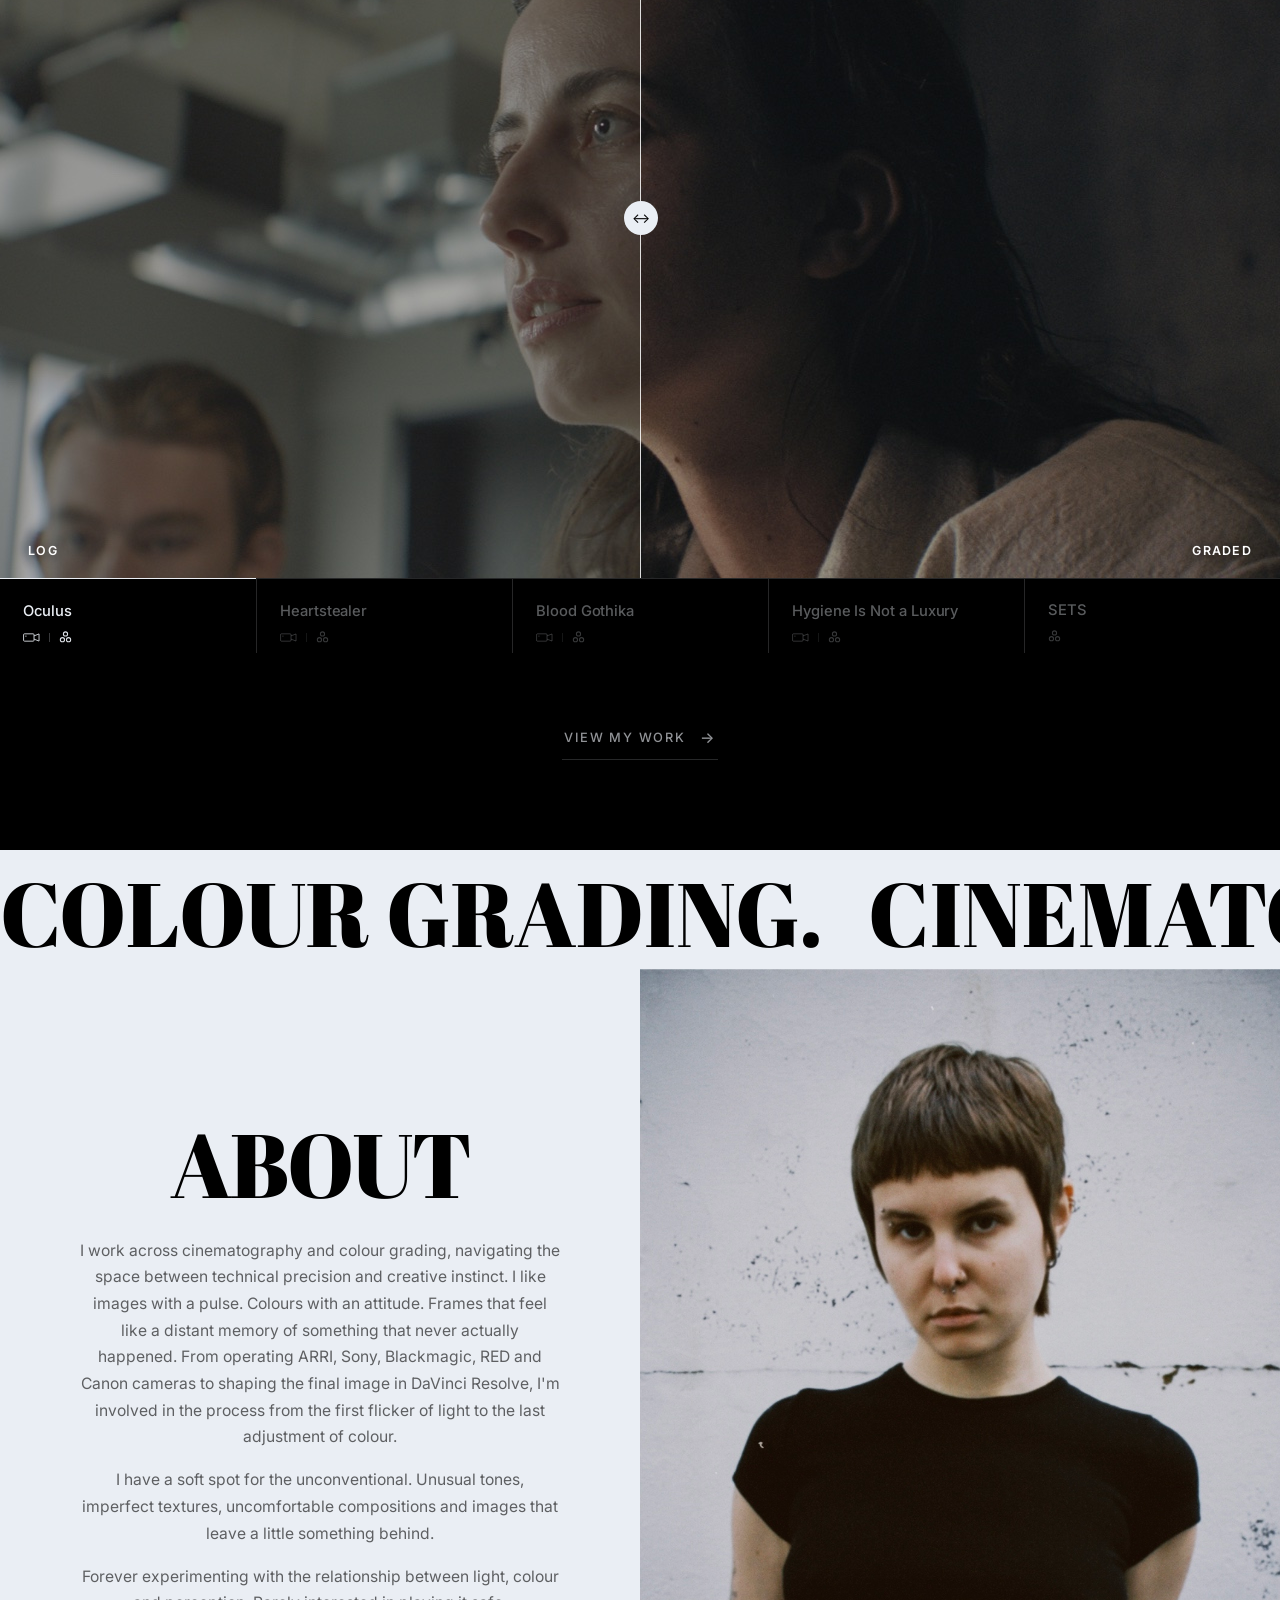
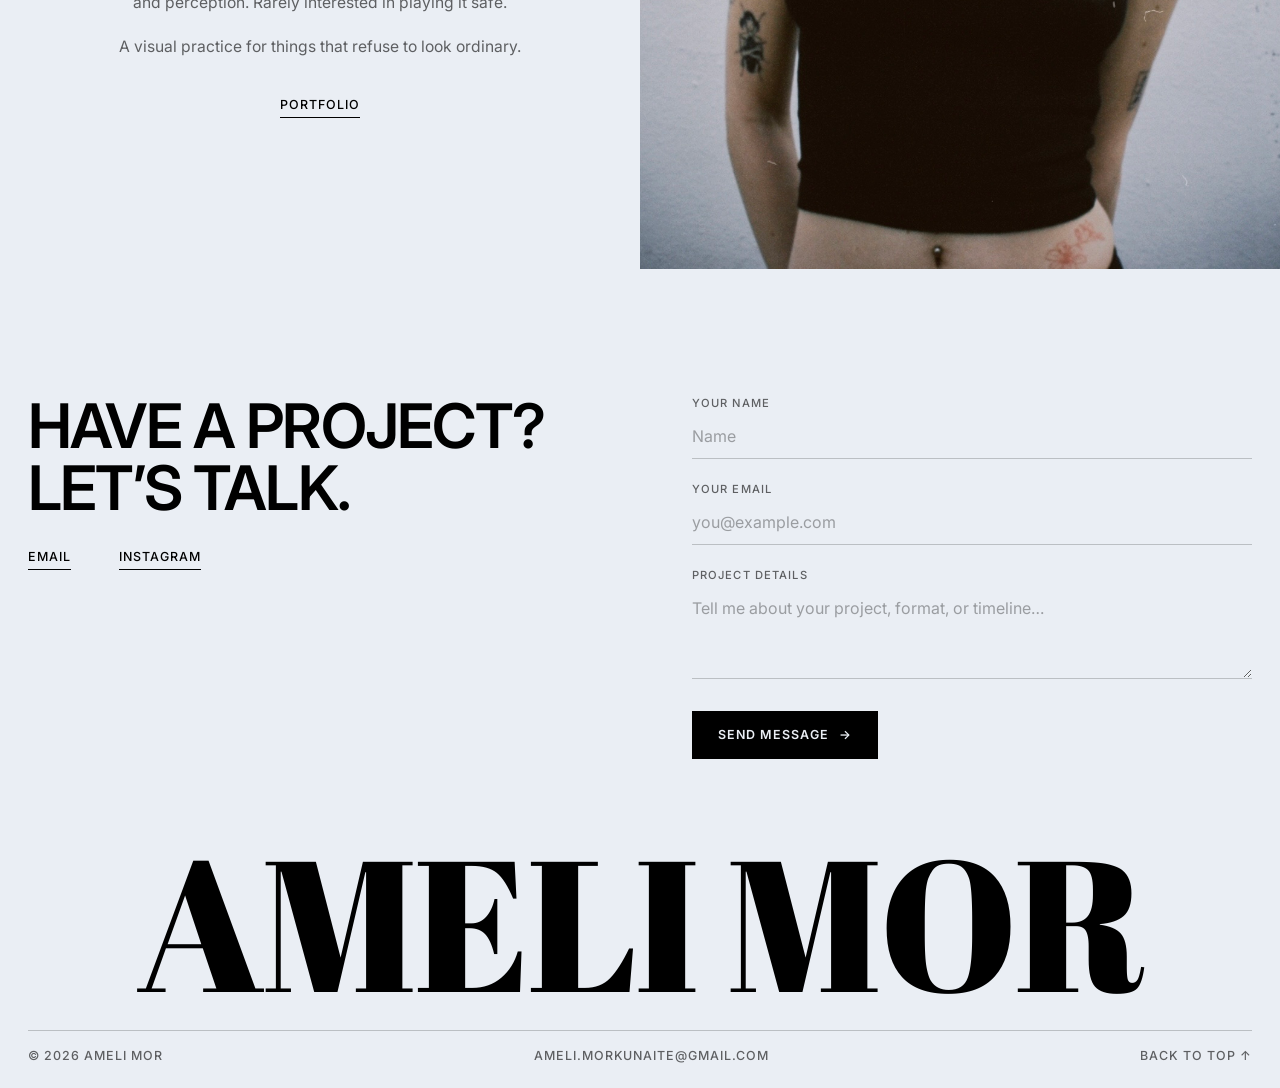
==== commit febcd8a9: "Show About photo in colour by default with Colour/B&W toggle in admin" ====
--- a/site/index.html
+++ b/site/index.html
@@ -8,7 +8,7 @@
   <link rel="preconnect" href="https://fonts.googleapis.com" />
   <link rel="preconnect" href="https://fonts.gstatic.com" crossorigin />
   <link href="https://fonts.googleapis.com/css2?family=Abril+Fatface&family=Inter:wght@400;500;600&display=swap" rel="stylesheet" />
-  <link rel="stylesheet" href="css/style.css?v=9" />
+  <link rel="stylesheet" href="css/style.css?v=10" />
 </head>
 <body>
   <div id="grain" aria-hidden="true"></div>
@@ -152,6 +152,6 @@
     </div>
   </footer>
 
-  <script type="module" src="js/main.js?v=9"></script>
+  <script type="module" src="js/main.js?v=10"></script>
 </body>
 </html>
--- a/site/css/style.css
+++ b/site/css/style.css
@@ -587,6 +587,8 @@
   position: absolute; inset: 0;
   width: 100%; height: 100%;
   object-fit: cover;
+}
+.about-image img.is-bw {
   filter: grayscale(1) contrast(1.05);
 }
 
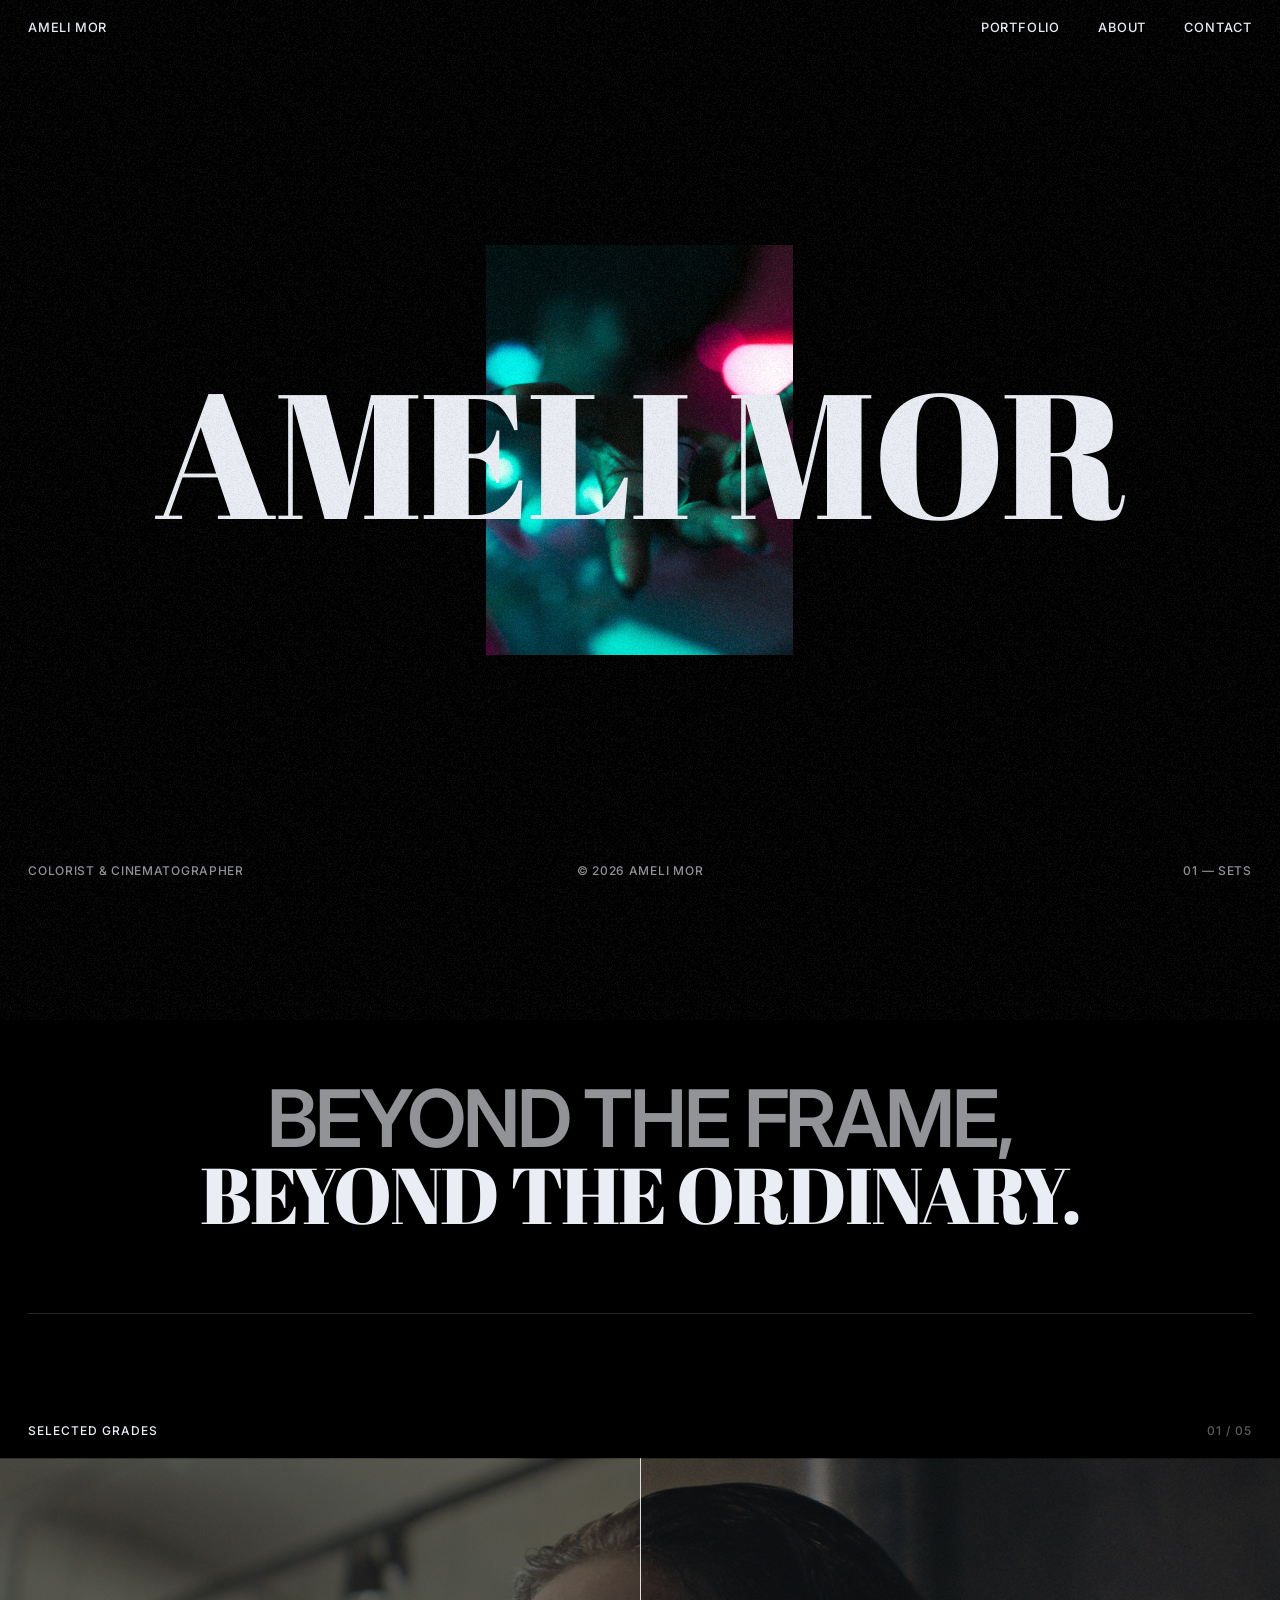
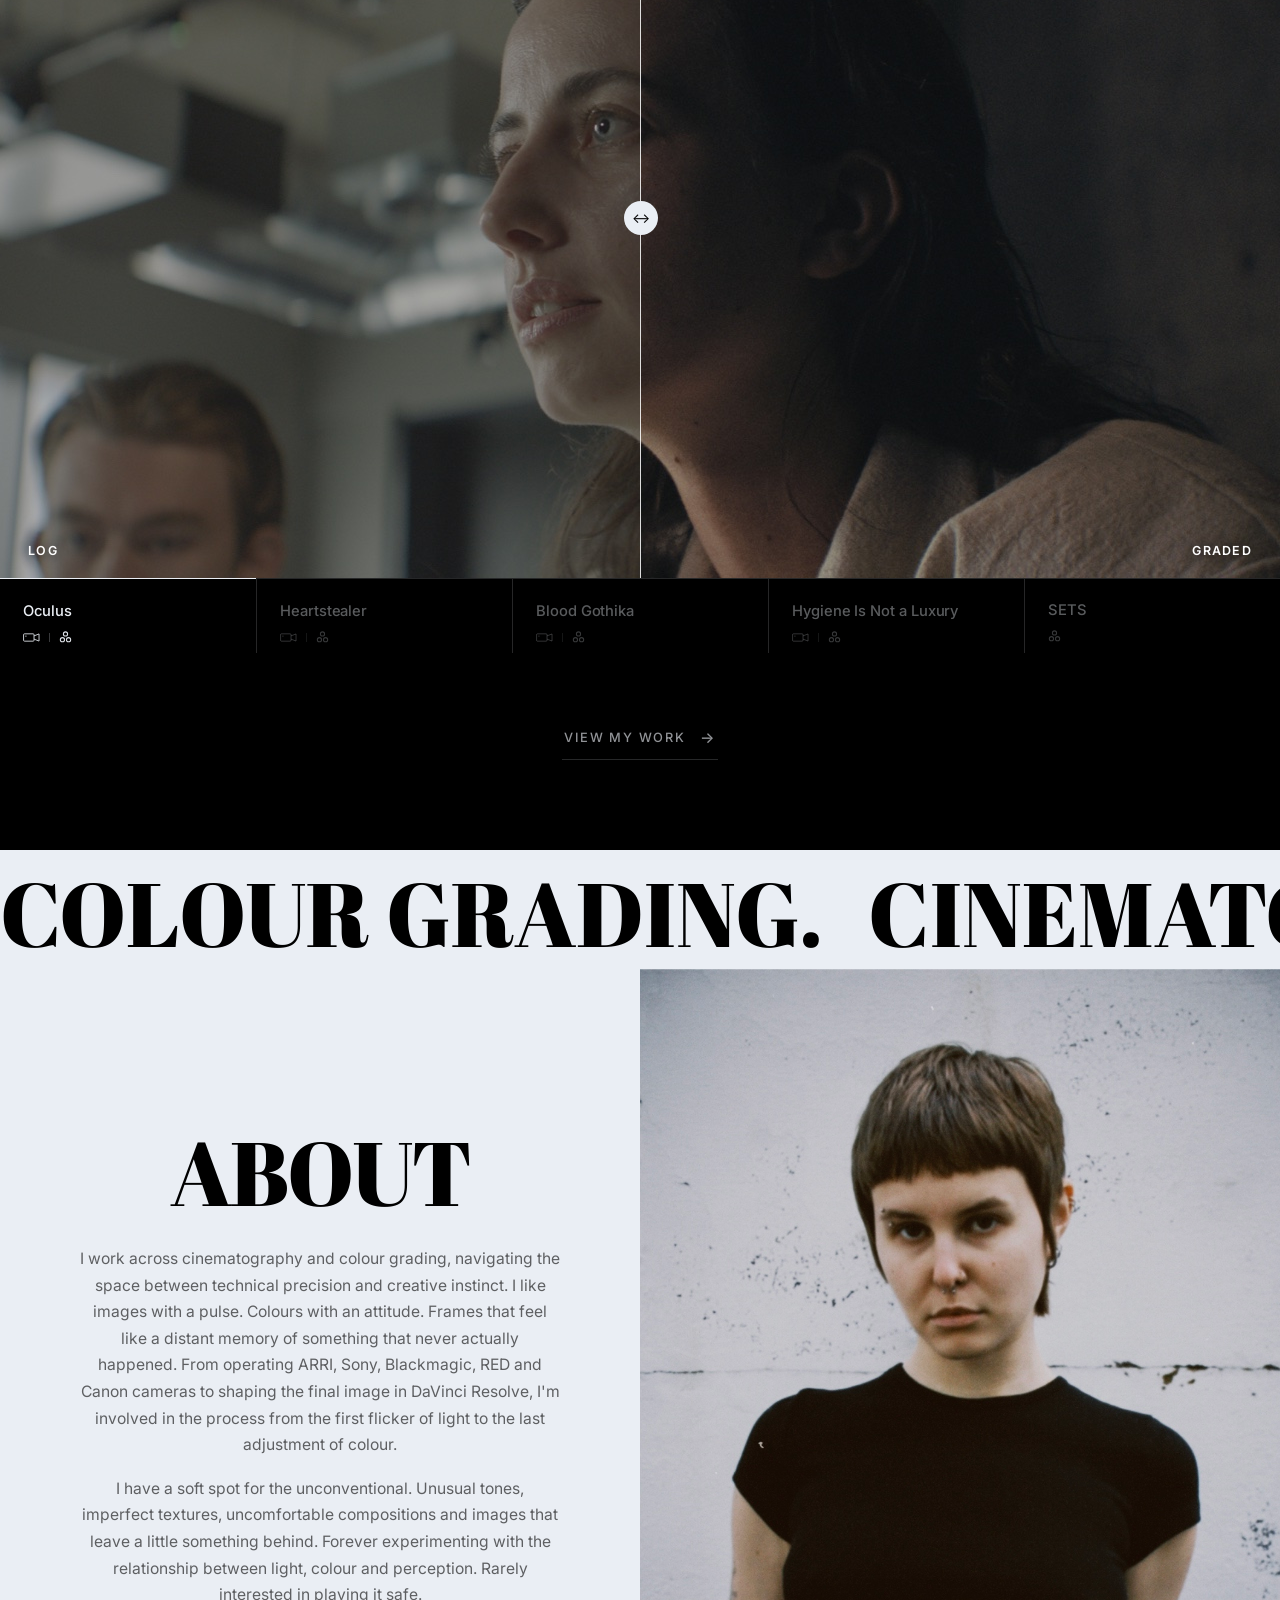
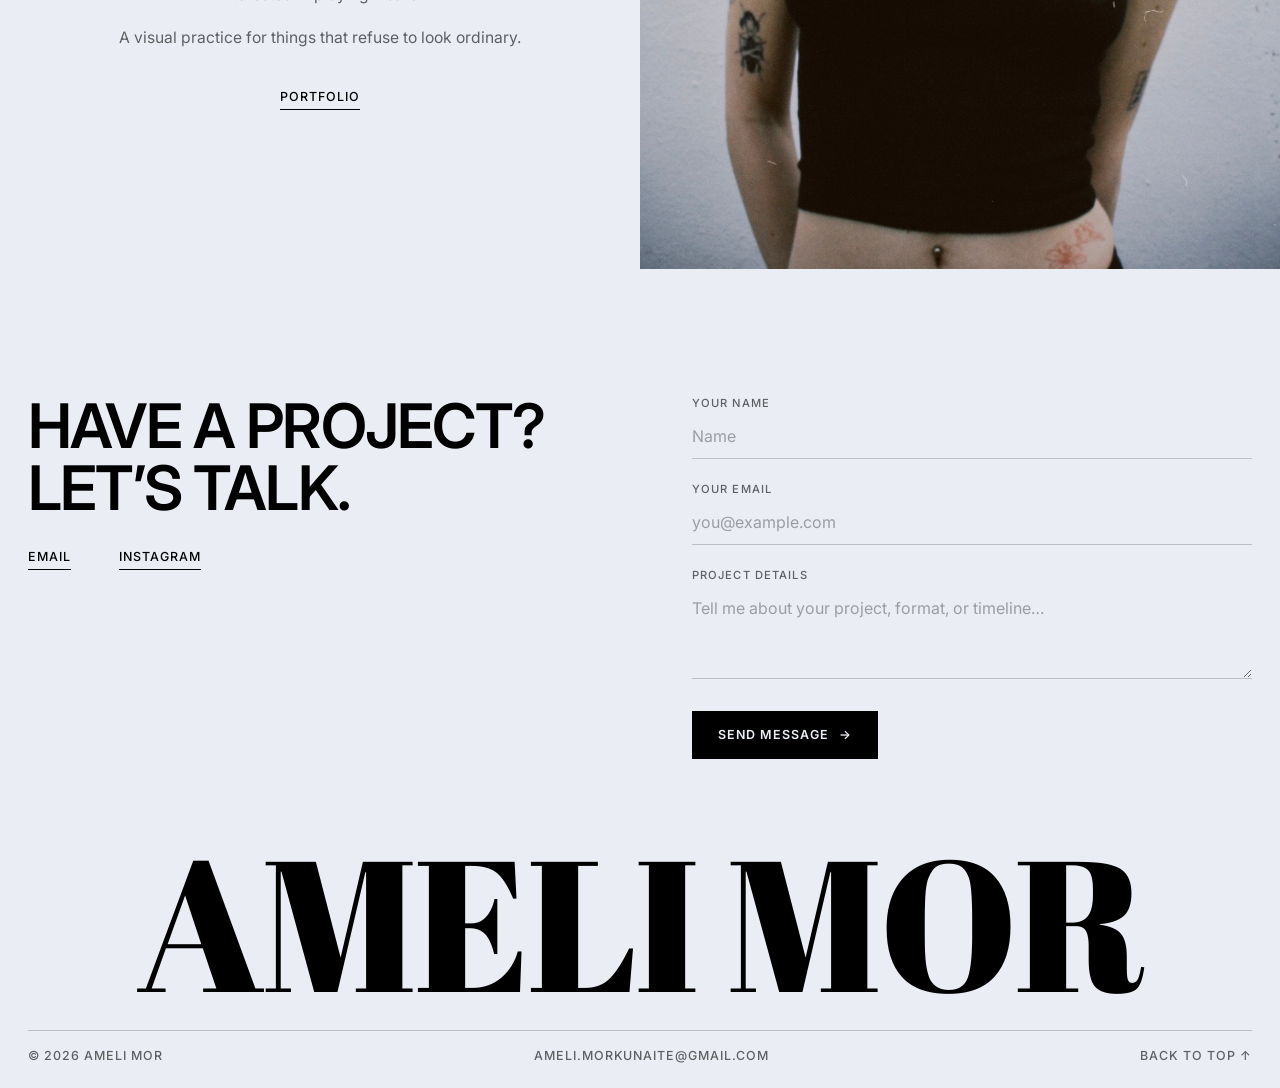
==== commit ce61b942: "Remove auto-generated 'shot on' sentence from project pages" ====
--- a/site/index.html
+++ b/site/index.html
@@ -152,6 +152,6 @@
     </div>
   </footer>
 
-  <script type="module" src="js/main.js?v=10"></script>
+  <script type="module" src="js/main.js?v=11"></script>
 </body>
 </html>
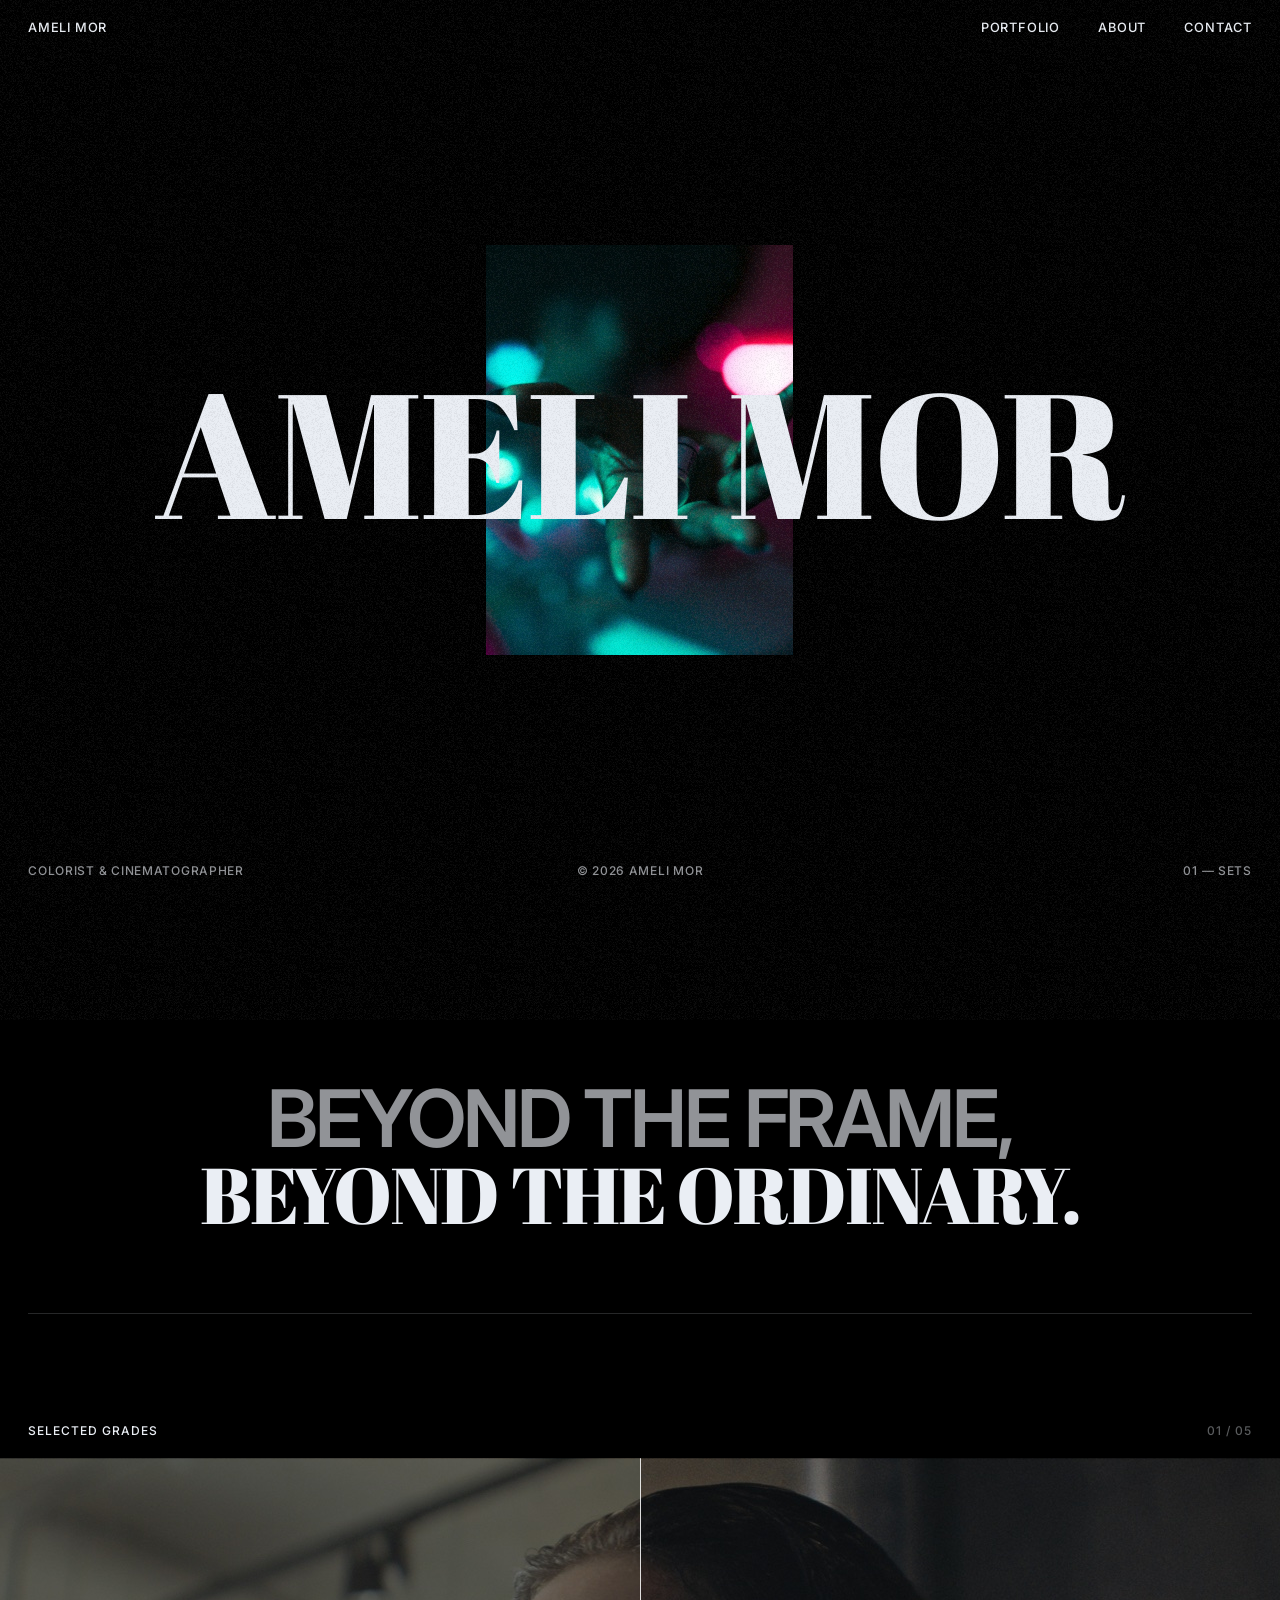
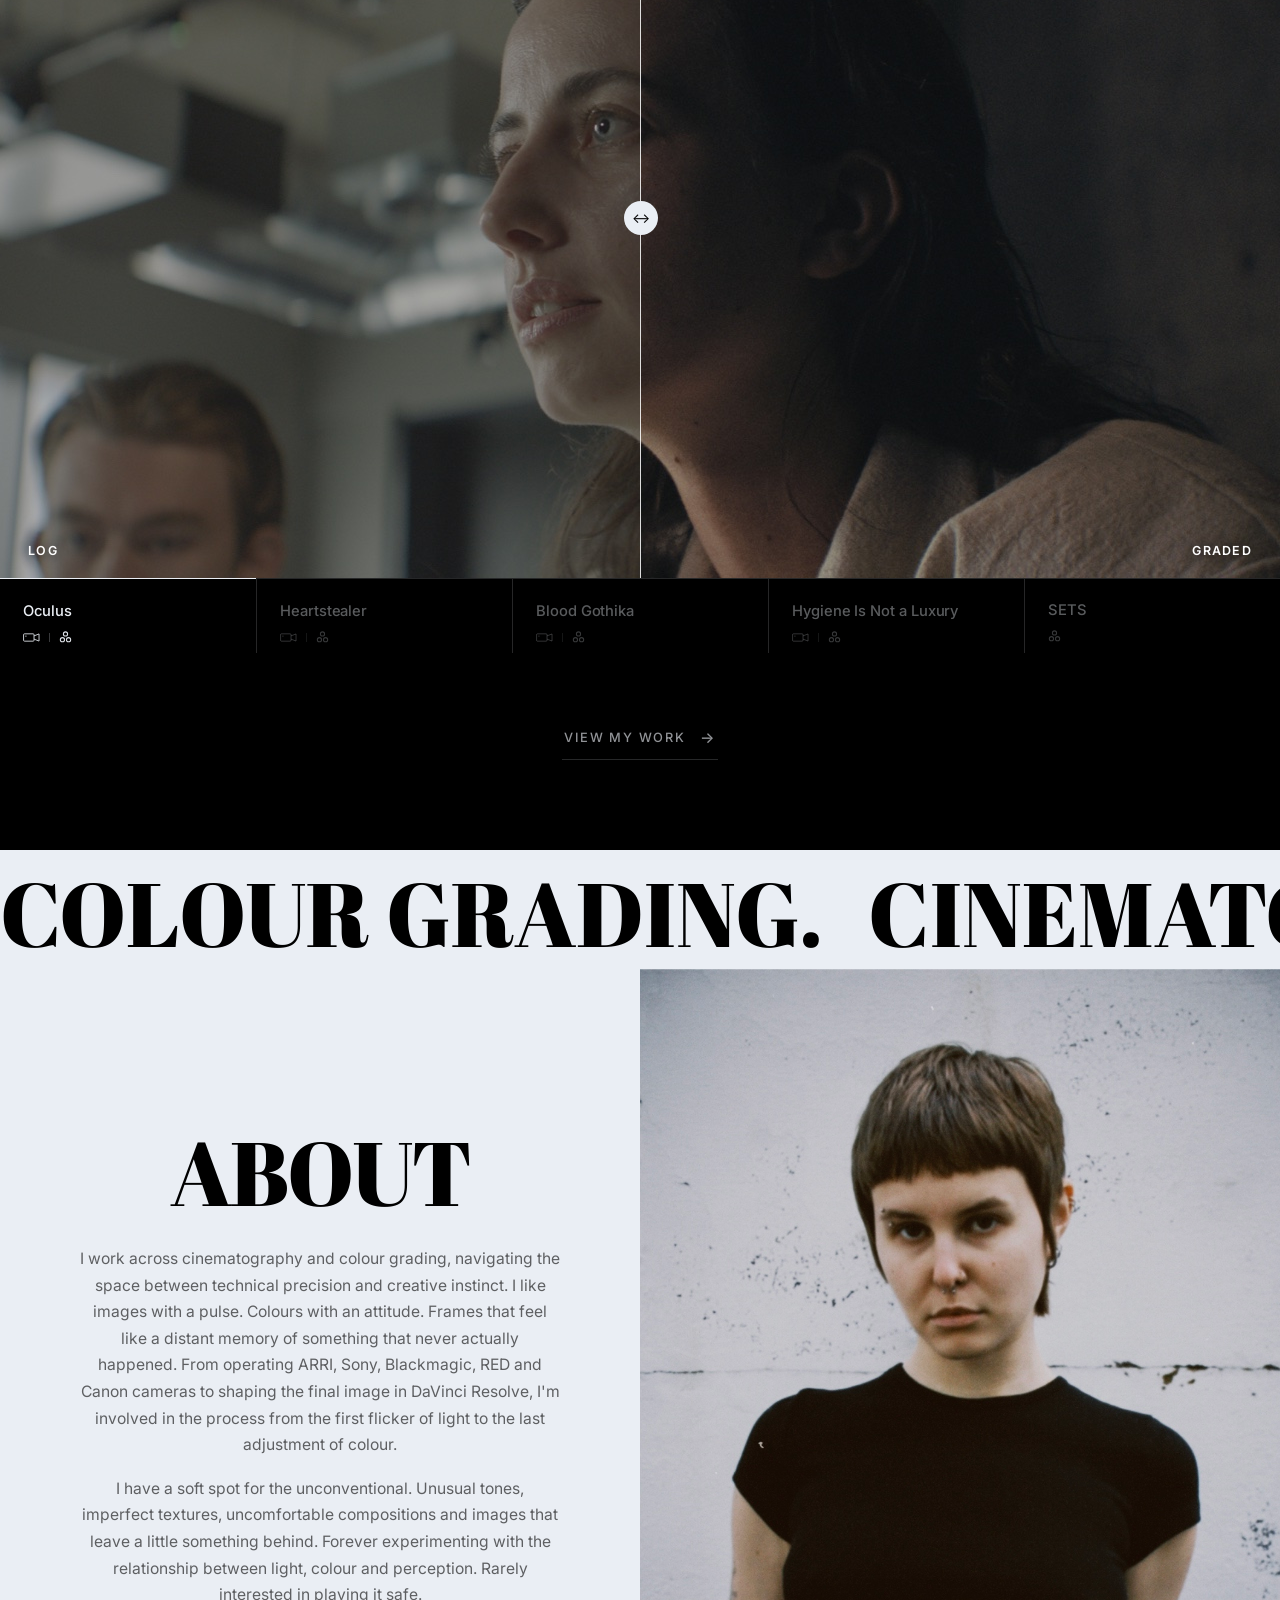
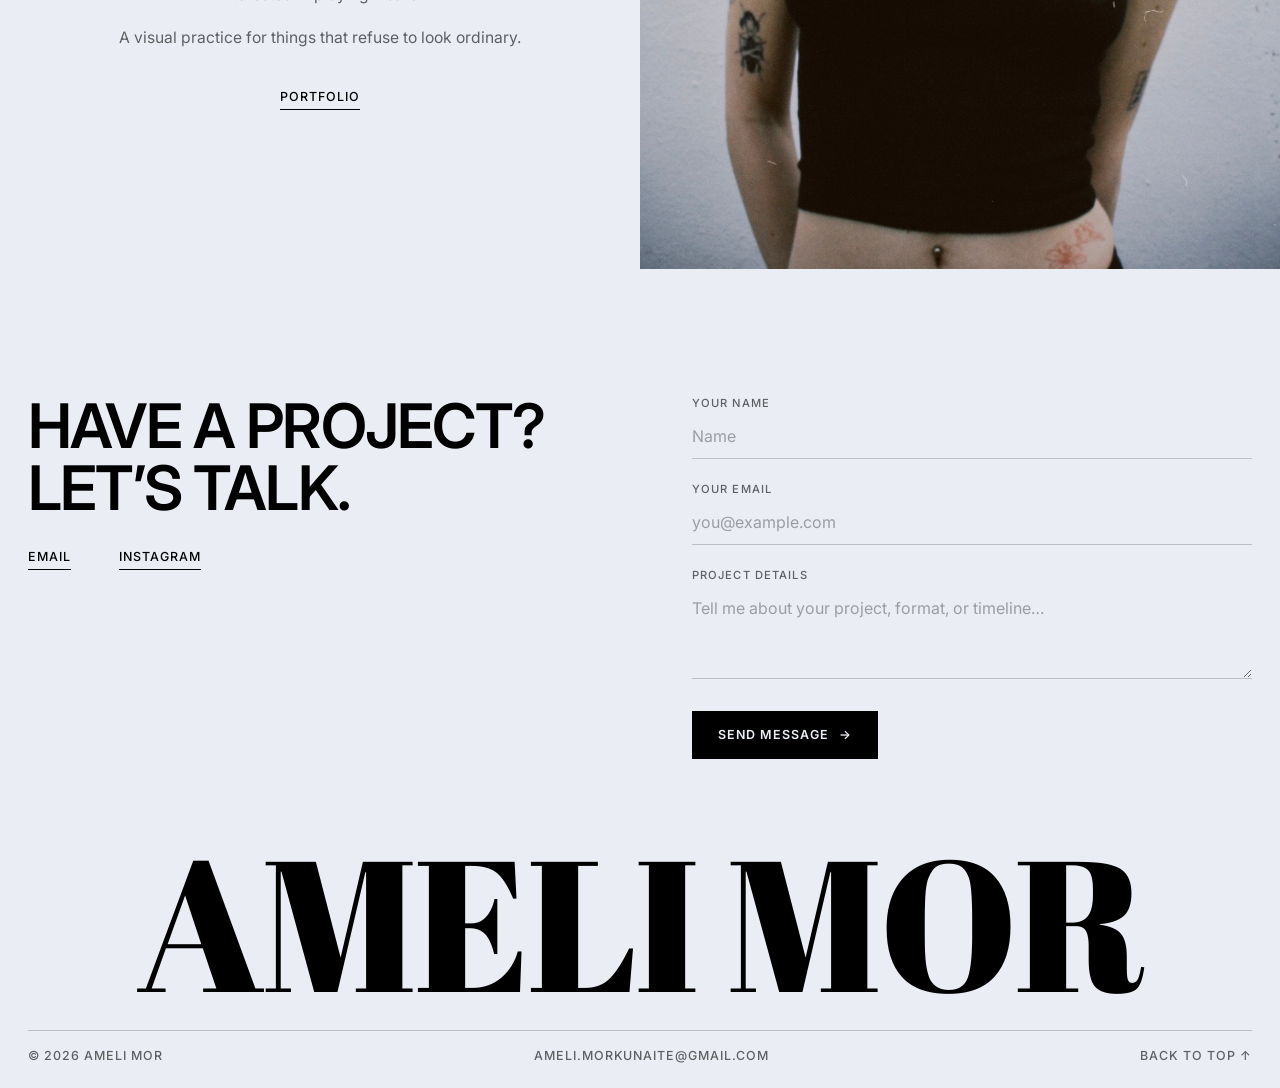
==== commit f61767cf: "Add hover arrow on Next up button (always visible on touch devices)" ====
--- a/site/index.html
+++ b/site/index.html
@@ -8,7 +8,7 @@
   <link rel="preconnect" href="https://fonts.googleapis.com" />
   <link rel="preconnect" href="https://fonts.gstatic.com" crossorigin />
   <link href="https://fonts.googleapis.com/css2?family=Abril+Fatface&family=Inter:wght@400;500;600&display=swap" rel="stylesheet" />
-  <link rel="stylesheet" href="css/style.css?v=10" />
+  <link rel="stylesheet" href="css/style.css?v=11" />
 </head>
 <body>
   <div id="grain" aria-hidden="true"></div>
@@ -152,6 +152,6 @@
     </div>
   </footer>
 
-  <script type="module" src="js/main.js?v=11"></script>
+  <script type="module" src="js/main.js?v=12"></script>
 </body>
 </html>
--- a/site/css/style.css
+++ b/site/css/style.css
@@ -839,13 +839,40 @@
   border-top: 1px solid var(--line);
   transition: background 0.5s ease, color 0.5s ease;
 }
+.pj-next-row {
+  margin-top: 14px;
+  display: flex;
+  align-items: center;
+  justify-content: space-between;
+  gap: clamp(16px, 4vw, 48px);
+}
 .pj-next-title {
-  margin-top: 14px;
   font-family: var(--serif);
   text-transform: uppercase;
-  font-size: clamp(2.6rem, 8vw, 7.5rem);
+  font-size: clamp(2.4rem, 8vw, 7.5rem);
   line-height: 0.92;
   letter-spacing: -0.03em;
+  min-width: 0;
+}
+.pj-next-arrow {
+  flex: none;
+  font-size: clamp(1.9rem, 5.5vw, 5rem);
+  font-weight: 300;
+  line-height: 1;
+  opacity: 0.9;
+  transform: translateX(0);
+  transition: opacity 0.45s var(--ease), transform 0.55s var(--ease);
+}
+@media (hover: hover) and (pointer: fine) {
+  .pj-next-arrow {
+    opacity: 0;
+    transform: translateX(-22px);
+  }
+  .pj-next:hover .pj-next-arrow,
+  .pj-next:focus-visible .pj-next-arrow {
+    opacity: 1;
+    transform: translateX(0);
+  }
 }
 .pj-next:hover { background: var(--paper); color: #000; }
 .pj-next:hover .dim { color: var(--dark-2); }
